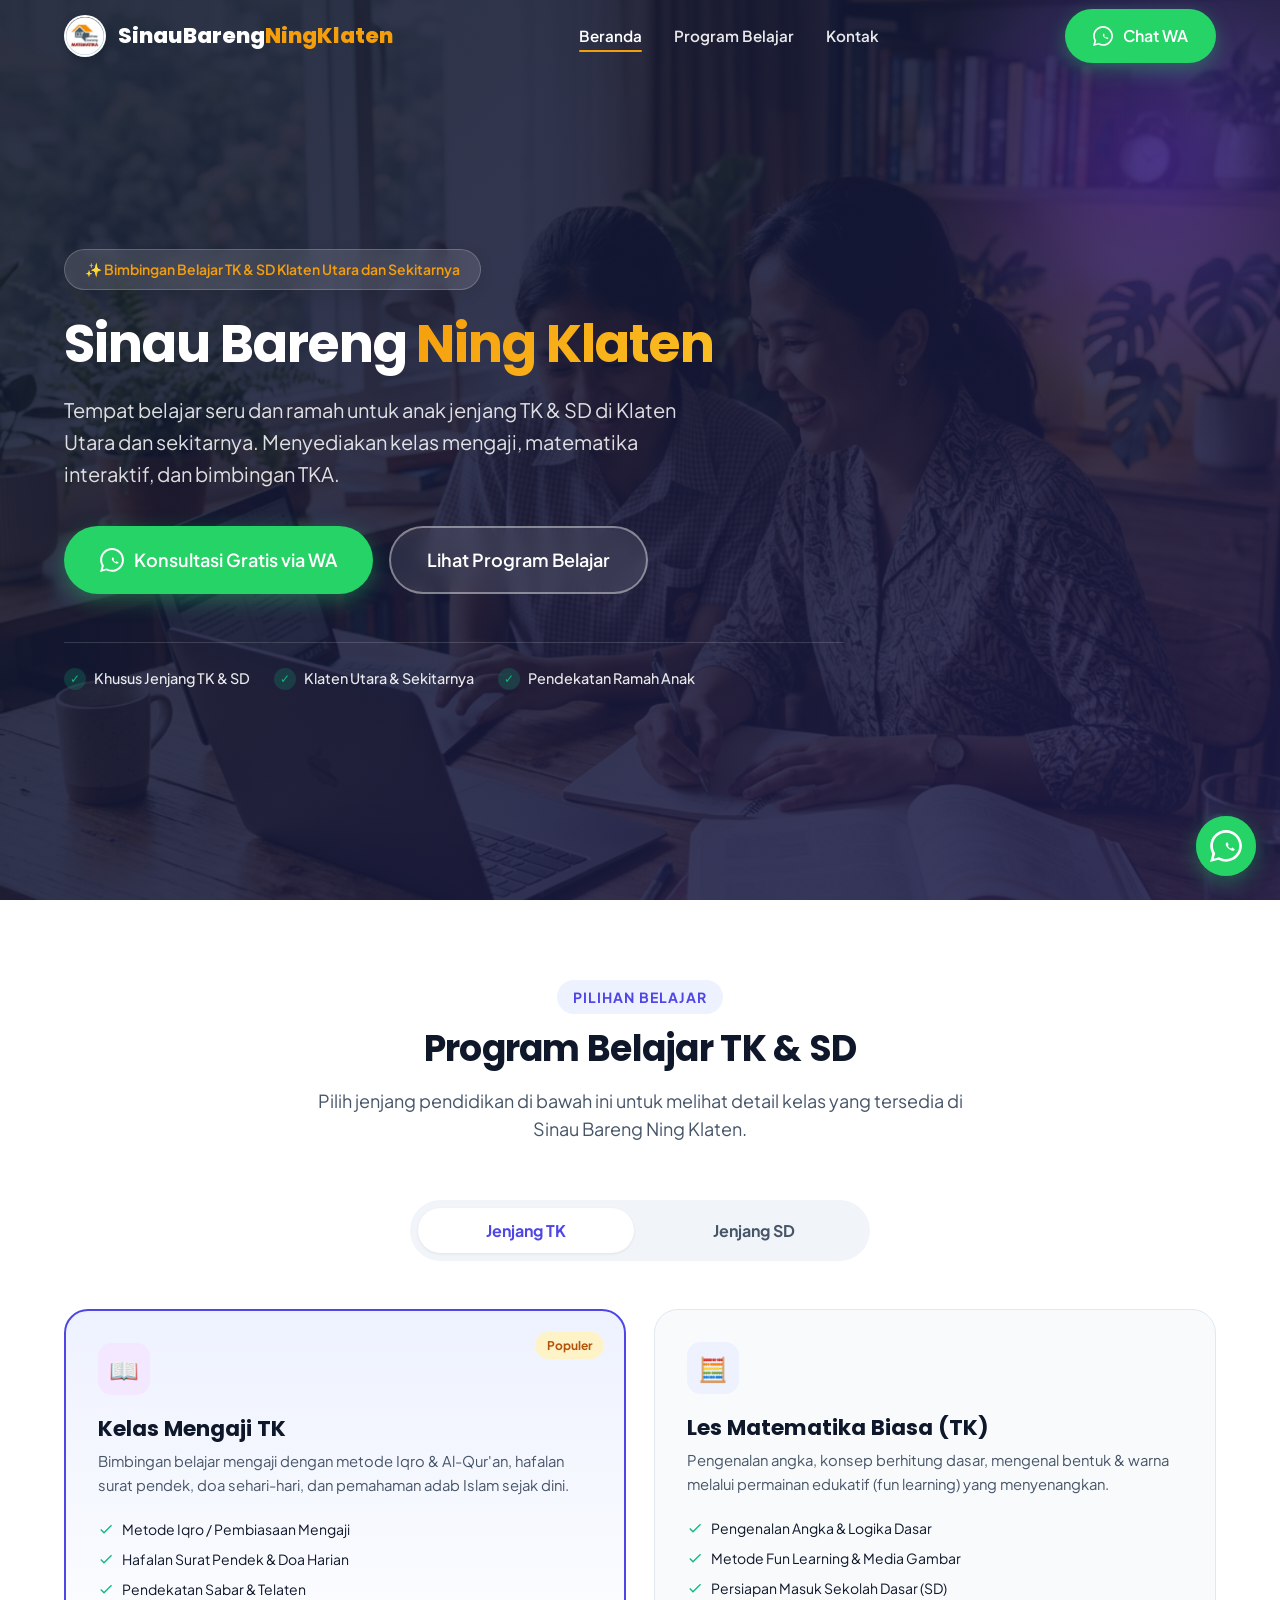
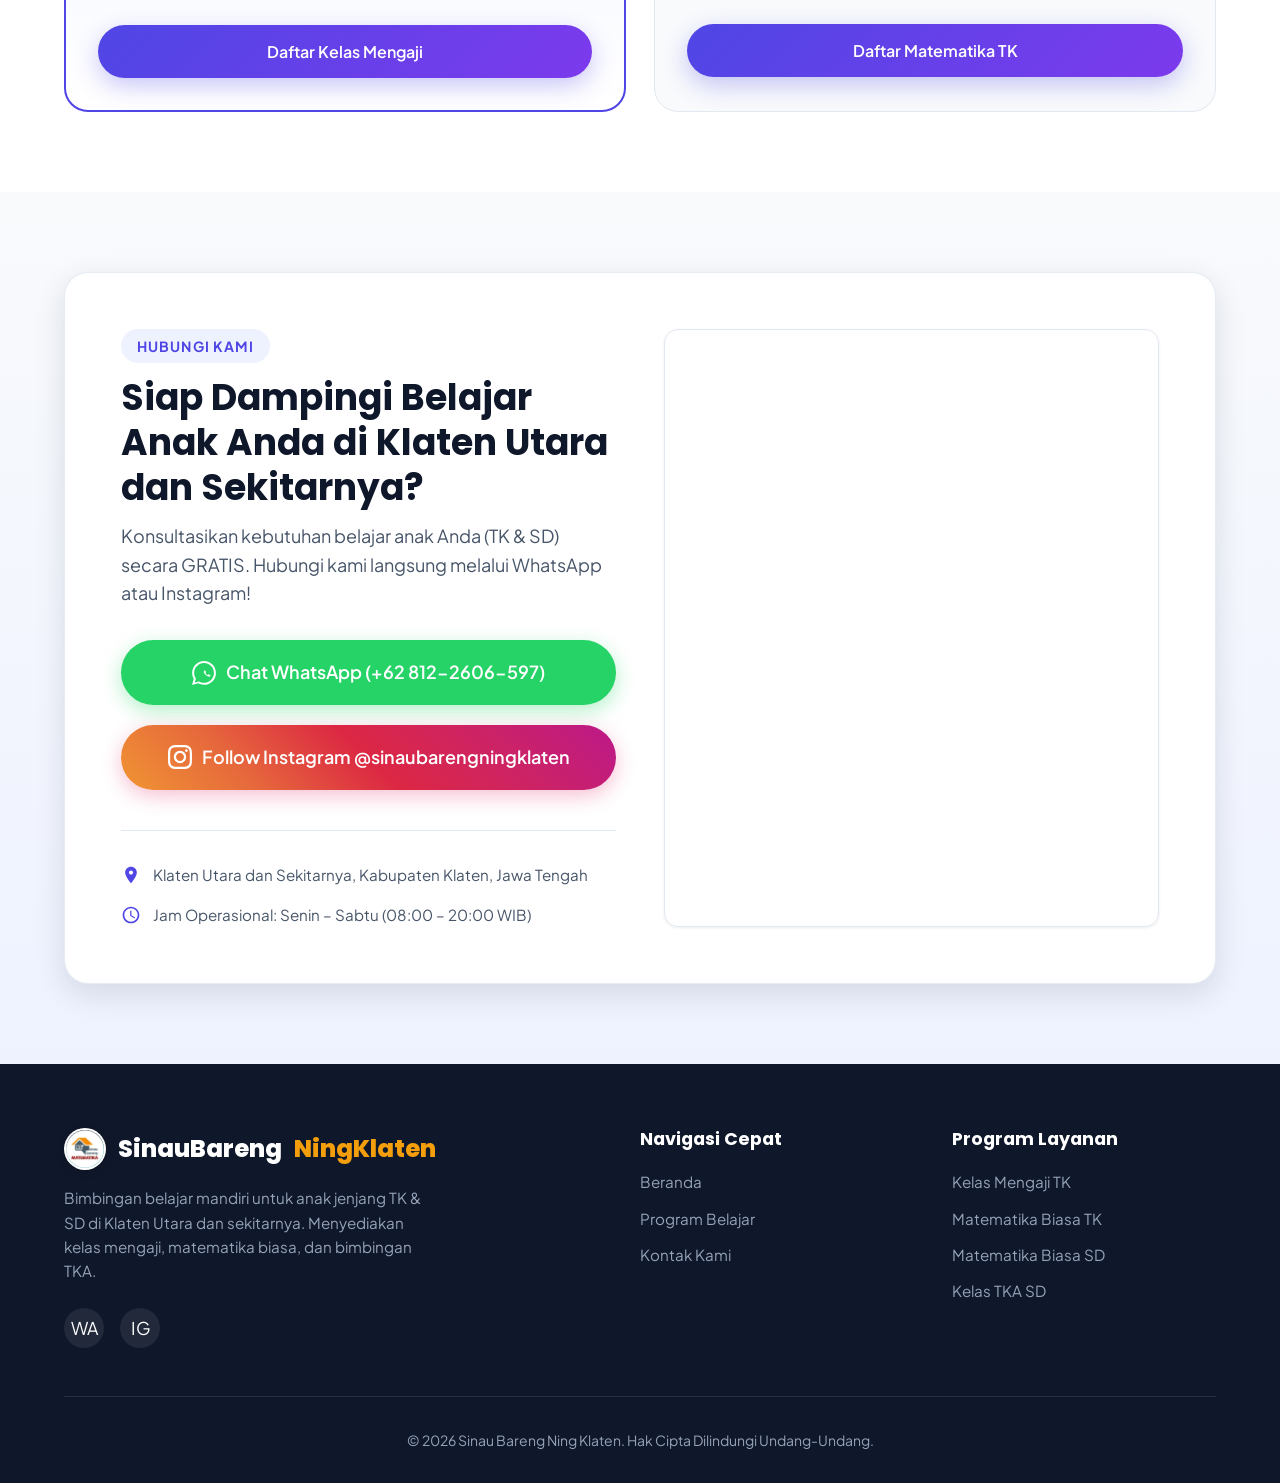
==== index.html @ bf92af93 "Initial commit website Sinau Bareng Ning Klaten" ====
<!DOCTYPE html>
<html lang="id">
<head>
  <meta charset="UTF-8">
  <meta name="viewport" content="width=device-width, initial-scale=1.0">
  <title>Bimbingan Belajar Sinau Bareng Ning Klaten - Les TK & SD di Klaten Utara</title>
  
  <!-- Primary Meta Tags -->
  <meta name="title" content="Bimbingan Belajar Sinau Bareng Ning Klaten - Les TK & SD di Klaten Utara">
  <meta name="description" content="Bimbingan belajar terpercaya untuk jenjang TK & SD di Klaten Utara. Menyediakan kelas mengaji, matematika TK & SD, serta kelas TKA. Hubungi via WhatsApp!">
  <meta name="keywords" content="sinaubarengningklaten, les tk klaten, les sd klaten utara, mengaji tk, matematika sd, tka sd, bimbel klaten utara">
  <meta name="author" content="Sinau Bareng Ning Klaten">
  <meta name="robots" content="index, follow">
  <link rel="canonical" href="https://www.sinaubarengningklaten.com/">

  <!-- Open Graph / Facebook -->
  <meta property="og:type" content="website">
  <meta property="og:url" content="https://www.sinaubarengningklaten.com/">
  <meta property="og:title" content="Sinau Bareng Ning Klaten - Les TK & SD di Klaten Utara">
  <meta property="og:description" content="Les Mengaji, Matematika TK/SD, & Kelas TKA SD terpercaya di Klaten Utara. Hubungi via WhatsApp untuk konsultasi gratis!">
  <meta property="og:image" content="assets/hero-bg.png">

  <!-- Favicon -->
  <link rel="icon" type="image/png" href="assets/logo.png">

  <!-- Stylesheet -->
  <link rel="stylesheet" href="styles.css">

  <!-- JSON-LD Structured Data for Local Business -->
  <script type="application/ld+json">
  {
    "@context": "https://schema.org",
    "@type": "EducationalOrganization",
    "name": "Sinau Bareng Ning Klaten",
    "description": "Bimbingan belajar dan les privat TK & SD di Klaten Utara.",
    "url": "https://www.sinaubarengningklaten.com/",
    "telephone": "+628122606597",
    "address": {
      "@type": "PostalAddress",
      "addressLocality": "Klaten Utara dan Sekitarnya",
      "addressRegion": "Jawa Tengah",
      "addressCountry": "ID"
    },
    "openingHoursSpecification": [
      {
        "@type": "OpeningHoursSpecification",
        "dayOfWeek": ["Monday", "Tuesday", "Wednesday", "Thursday", "Friday", "Saturday"],
        "opens": "08:00",
        "closes": "20:00"
      }
    ],
    "sameAs": [
      "https://instagram.com/sinaubarengningklaten"
    ]
  }
  </script>
</head>
<body>

  <!-- HEADER & STICKY NAVBAR -->
  <header class="header" id="header">
    <div class="container nav-container">
      <a href="#hero" class="logo logo-white" id="nav-logo">
        <img src="assets/logo.png" alt="Sinau Bareng Ning Klaten Logo" class="logo-img">
        <div class="logo-text">SinauBareng<span>NingKlaten</span></div>
      </a>

      <nav class="nav-menu" id="nav-menu">
        <a href="#hero" class="nav-link active">Beranda</a>
        <a href="#program" class="nav-link">Program Belajar</a>
        <a href="#kontak" class="nav-link">Kontak</a>
      </nav>

      <div class="nav-actions">
        <a href="https://wa.me/628122606597?text=Halo%20Sinau%20Bareng%20Ning%20Klaten%2C%20saya%20ingin%20tanya%20mengenai%20program%20bimbingan%20belajar" target="_blank" rel="noopener noreferrer" class="btn btn-whatsapp">
          <svg width="20" height="20" viewBox="0 0 24 24" fill="currentColor"><path d="M.057 24l1.687-6.163c-1.041-1.804-1.588-3.849-1.587-5.946.003-6.556 5.338-11.891 11.893-11.891 3.181.001 6.167 1.24 8.413 3.488 2.245 2.248 3.481 5.236 3.48 8.414-.003 6.557-5.338 11.892-11.893 11.892-1.99-.001-3.951-.5-5.688-1.448l-6.305 1.654zm6.597-3.807c1.676.995 3.276 1.591 5.392 1.592 5.448 0 9.886-4.434 9.889-9.885.002-5.462-4.415-9.89-9.881-9.892-5.452 0-9.887 4.434-9.889 9.884-.001 2.225.651 3.891 1.746 5.634l-1.099 4.018 4.018-1.099zm10.74-6.426c.214.107.74.364.855.428.115.064.192.096.22.148.027.053.027.31-.08.61-.107.3-.63.587-.872.618-.242.031-.561.042-1.782-.442-1.472-.583-2.613-1.684-3.327-2.673-.085-.117-.618-.823-.618-1.57 0-.747.385-1.114.534-1.265.148-.15.322-.187.428-.187.107 0 .214 0 .307.006.1.006.234-.038.364.276.13.314.442 1.077.48 1.157.038.08.064.173.011.28-.053.107-.08.173-.16.267-.08.096-.17.214-.242.288-.08.08-.163.168-.07.327.093.159.414.685.889 1.109.611.545 1.127.714 1.287.794.16.08.254.067.347-.039.094-.107.401-.468.508-.629.107-.16.214-.134.364-.08z"/></svg>
          Chat WA
        </a>
        <button class="hamburger" id="hamburger" aria-label="Toggle navigation menu">
          <span></span>
          <span></span>
          <span></span>
        </button>
      </div>
    </div>
  </header>

  <!-- MAIN CONTENT -->
  <main>
    <!-- HERO SECTION -->
    <section class="hero" id="hero">
      <div class="container">
        <div class="hero-content">
          <div class="hero-tag">
            <span>✨ Bimbingan Belajar TK & SD Klaten Utara dan Sekitarnya</span>
          </div>
          <h1 class="hero-title">
            Sinau Bareng <span>Ning Klaten</span>
          </h1>
          <p class="hero-description">
            Tempat belajar seru dan ramah untuk anak jenjang TK & SD di Klaten Utara dan sekitarnya. Menyediakan kelas mengaji, matematika interaktif, dan bimbingan TKA.
          </p>
          <div class="hero-ctas">
            <a href="https://wa.me/628122606597?text=Halo%20Sinau%20Bareng%20Ning%20Klaten%2C%20saya%20tertarik%20untuk%20mendaftar%20les.%20Bisa%20info%20jadwal%20dan%20biayanya%3F" target="_blank" rel="noopener noreferrer" class="btn btn-whatsapp btn-lg">
              <svg width="24" height="24" viewBox="0 0 24 24" fill="currentColor"><path d="M.057 24l1.687-6.163c-1.041-1.804-1.588-3.849-1.587-5.946.003-6.556 5.338-11.891 11.893-11.891 3.181.001 6.167 1.24 8.413 3.488 2.245 2.248 3.481 5.236 3.48 8.414-.003 6.557-5.338 11.892-11.893 11.892-1.99-.001-3.951-.5-5.688-1.448l-6.305 1.654zm6.597-3.807c1.676.995 3.276 1.591 5.392 1.592 5.448 0 9.886-4.434 9.889-9.885.002-5.462-4.415-9.89-9.881-9.892-5.452 0-9.887 4.434-9.889 9.884-.001 2.225.651 3.891 1.746 5.634l-1.099 4.018 4.018-1.099zm10.74-6.426c.214.107.74.364.855.428.115.064.192.096.22.148.027.053.027.31-.08.61-.107.3-.63.587-.872.618-.242.031-.561.042-1.782-.442-1.472-.583-2.613-1.684-3.327-2.673-.085-.117-.618-.823-.618-1.57 0-.747.385-1.114.534-1.265.148-.15.322-.187.428-.187.107 0 .214 0 .307.006.1.006.234-.038.364.276.13.314.442 1.077.48 1.157.038.08.064.173.011.28-.053.107-.08.173-.16.267-.08.096-.17.214-.242.288-.08.08-.163.168-.07.327.093.159.414.685.889 1.109.611.545 1.127.714 1.287.794.16.08.254.067.347-.039.094-.107.401-.468.508-.629.107-.16.214-.134.364-.08z"/></svg>
              Konsultasi Gratis via WA
            </a>
            <a href="#program" class="btn btn-outline btn-lg">
              Lihat Program Belajar
            </a>
          </div>
          <div class="hero-badges">
            <div class="hero-badge-item">
              <div class="hero-badge-icon">✓</div>
              <span>Khusus Jenjang TK & SD</span>
            </div>
            <div class="hero-badge-item">
              <div class="hero-badge-icon">✓</div>
              <span>Klaten Utara & Sekitarnya</span>
            </div>
            <div class="hero-badge-item">
              <div class="hero-badge-icon">✓</div>
              <span>Pendekatan Ramah Anak</span>
            </div>
          </div>
        </div>
      </div>
    </section>

    <!-- PROGRAM & JENJANG SECTION -->
    <section class="section program" id="program">
      <div class="container">
        <div class="section-header">
          <span class="section-subtitle">Pilihan Belajar</span>
          <h2 class="section-title">Program Belajar TK & SD</h2>
          <p class="section-description">
            Pilih jenjang pendidikan di bawah ini untuk melihat detail kelas yang tersedia di Sinau Bareng Ning Klaten.
          </p>
        </div>

        <!-- Segmented Tab Control (TK & SD Only) -->
        <div class="program-tabs">
          <button class="tab-btn active" data-tab="tab-tk">Jenjang TK</button>
          <button class="tab-btn" data-tab="tab-sd">Jenjang SD</button>
        </div>

        <!-- Tab Content TK -->
        <div class="tab-content active" id="tab-tk">
          <div class="program-grid">
            <div class="program-card featured">
              <div class="program-tag-top">
                <span class="badge badge-popular">Populer</span>
              </div>
              <div class="program-icon icon-social">📖</div>
              <h3 class="program-name">Kelas Mengaji TK</h3>
              <p class="program-desc">Bimbingan belajar mengaji dengan metode Iqro & Al-Qur'an, hafalan surat pendek, doa sehari-hari, dan pemahaman adab Islam sejak dini.</p>
              <div class="program-features">
                <div class="program-feature-item">
                  <svg width="16" height="16" viewBox="0 0 24 24" fill="currentColor"><path d="M9 16.17L4.83 12l-1.42 1.41L9 19 21 7l-1.41-1.41z"/></svg>
                  <span>Metode Iqro / Pembiasaan Mengaji</span>
                </div>
                <div class="program-feature-item">
                  <svg width="16" height="16" viewBox="0 0 24 24" fill="currentColor"><path d="M9 16.17L4.83 12l-1.42 1.41L9 19 21 7l-1.41-1.41z"/></svg>
                  <span>Hafalan Surat Pendek & Doa Harian</span>
                </div>
                <div class="program-feature-item">
                  <svg width="16" height="16" viewBox="0 0 24 24" fill="currentColor"><path d="M9 16.17L4.83 12l-1.42 1.41L9 19 21 7l-1.41-1.41z"/></svg>
                  <span>Pendekatan Sabar & Telaten</span>
                </div>
              </div>
              <a href="#kontak" class="btn btn-primary" style="width: 100%;">Daftar Kelas Mengaji</a>
            </div>

            <div class="program-card">
              <div class="program-icon icon-math">🧮</div>
              <h3 class="program-name">Les Matematika Biasa (TK)</h3>
              <p class="program-desc">Pengenalan angka, konsep berhitung dasar, mengenal bentuk & warna melalui permainan edukatif (fun learning) yang menyenangkan.</p>
              <div class="program-features">
                <div class="program-feature-item">
                  <svg width="16" height="16" viewBox="0 0 24 24" fill="currentColor"><path d="M9 16.17L4.83 12l-1.42 1.41L9 19 21 7l-1.41-1.41z"/></svg>
                  <span>Pengenalan Angka & Logika Dasar</span>
                </div>
                <div class="program-feature-item">
                  <svg width="16" height="16" viewBox="0 0 24 24" fill="currentColor"><path d="M9 16.17L4.83 12l-1.42 1.41L9 19 21 7l-1.41-1.41z"/></svg>
                  <span>Metode Fun Learning & Media Gambar</span>
                </div>
                <div class="program-feature-item">
                  <svg width="16" height="16" viewBox="0 0 24 24" fill="currentColor"><path d="M9 16.17L4.83 12l-1.42 1.41L9 19 21 7l-1.41-1.41z"/></svg>
                  <span>Persiapan Masuk Sekolah Dasar (SD)</span>
                </div>
              </div>
              <a href="#kontak" class="btn btn-primary" style="width: 100%;">Daftar Matematika TK</a>
            </div>
          </div>
        </div>

        <!-- Tab Content SD -->
        <div class="tab-content" id="tab-sd">
          <div class="program-grid">
            <div class="program-card featured">
              <div class="program-tag-top">
                <span class="badge badge-popular">Favorit</span>
              </div>
              <div class="program-icon icon-math">📐</div>
              <h3 class="program-name">Kelas Matematika Biasa (SD)</h3>
              <p class="program-desc">Pendalaman materi matematika SD kelas 1–6, pemahaman konsep berhitung, latihan soal ulangan harian, dan bantuan penyelesaian PR.</p>
              <div class="program-features">
                <div class="program-feature-item">
                  <svg width="16" height="16" viewBox="0 0 24 24" fill="currentColor"><path d="M9 16.17L4.83 12l-1.42 1.41L9 19 21 7l-1.41-1.41z"/></svg>
                  <span>Kelas 1 hingga Kelas 6 SD</span>
                </div>
                <div class="program-feature-item">
                  <svg width="16" height="16" viewBox="0 0 24 24" fill="currentColor"><path d="M9 16.17L4.83 12l-1.42 1.41L9 19 21 7l-1.41-1.41z"/></svg>
                  <span>Pemahaman Konsep & Trik Hitung Cepat</span>
                </div>
                <div class="program-feature-item">
                  <svg width="16" height="16" viewBox="0 0 24 24" fill="currentColor"><path d="M9 16.17L4.83 12l-1.42 1.41L9 19 21 7l-1.41-1.41z"/></svg>
                  <span>Bimbingan PR & Tugas Sekolah</span>
                </div>
              </div>
              <a href="#kontak" class="btn btn-primary" style="width: 100%;">Daftar Matematika SD</a>
            </div>

            <div class="program-card">
              <div class="program-icon icon-science">🎯</div>
              <h3 class="program-name">Kelas TKA (SD)</h3>
              <p class="program-desc">Bimbingan khusus Tes Kemampuan Akademik (TKA) SD. Berfokus pada logika penalaran, latihan soal-soal standar TKA, dan strategi sukses ujian.</p>
              <div class="program-features">
                <div class="program-feature-item">
                  <svg width="16" height="16" viewBox="0 0 24 24" fill="currentColor"><path d="M9 16.17L4.83 12l-1.42 1.41L9 19 21 7l-1.41-1.41z"/></svg>
                  <span>Latihan Bank Soal TKA Terupdate</span>
                </div>
                <div class="program-feature-item">
                  <svg width="16" height="16" viewBox="0 0 24 24" fill="currentColor"><path d="M9 16.17L4.83 12l-1.42 1.41L9 19 21 7l-1.41-1.41z"/></svg>
                  <span>Pembahasan Soal Penalaran & HOTS</span>
                </div>
                <div class="program-feature-item">
                  <svg width="16" height="16" viewBox="0 0 24 24" fill="currentColor"><path d="M9 16.17L4.83 12l-1.42 1.41L9 19 21 7l-1.41-1.41z"/></svg>
                  <span>Persiapan Ujian & Seleksi Akademik</span>
                </div>
              </div>
              <a href="#kontak" class="btn btn-primary" style="width: 100%;">Daftar Kelas TKA SD</a>
            </div>
          </div>
        </div>
      </div>
    </section>

    <!-- KONTAK & CTA SECTION (DIRECT JUMP IN) -->
    <section class="section kontak" id="kontak">
      <div class="container">
        <div class="kontak-wrapper">
          <div class="kontak-info">
            <div class="kontak-info-header">
              <span class="section-subtitle">Hubungi Kami</span>
              <h2>Siap Dampingi Belajar Anak Anda di Klaten Utara dan Sekitarnya?</h2>
              <p class="section-description">
                Konsultasikan kebutuhan belajar anak Anda (TK & SD) secara GRATIS. Hubungi kami langsung melalui WhatsApp atau Instagram!
              </p>
            </div>

            <div class="kontak-cta-buttons">
              <a href="https://wa.me/628122606597?text=Halo%20Sinau%20Bareng%20Ning%20Klaten%2C%20saya%20tertarik%20tanya-tanya%20program%20les%20TK%2FSD" target="_blank" rel="noopener noreferrer" class="btn btn-whatsapp btn-lg">
                <svg width="24" height="24" viewBox="0 0 24 24" fill="currentColor"><path d="M.057 24l1.687-6.163c-1.041-1.804-1.588-3.849-1.587-5.946.003-6.556 5.338-11.891 11.893-11.891 3.181.001 6.167 1.24 8.413 3.488 2.245 2.248 3.481 5.236 3.48 8.414-.003 6.557-5.338 11.892-11.893 11.892-1.99-.001-3.951-.5-5.688-1.448l-6.305 1.654zm6.597-3.807c1.676.995 3.276 1.591 5.392 1.592 5.448 0 9.886-4.434 9.889-9.885.002-5.462-4.415-9.89-9.881-9.892-5.452 0-9.887 4.434-9.889 9.884-.001 2.225.651 3.891 1.746 5.634l-1.099 4.018 4.018-1.099zm10.74-6.426c.214.107.74.364.855.428.115.064.192.096.22.148.027.053.027.31-.08.61-.107.3-.63.587-.872.618-.242.031-.561.042-1.782-.442-1.472-.583-2.613-1.684-3.327-2.673-.085-.117-.618-.823-.618-1.57 0-.747.385-1.114.534-1.265.148-.15.322-.187.428-.187.107 0 .214 0 .307.006.1.006.234-.038.364.276.13.314.442 1.077.48 1.157.038.08.064.173.011.28-.053.107-.08.173-.16.267-.08.096-.17.214-.242.288-.08.08-.163.168-.07.327.093.159.414.685.889 1.109.611.545 1.127.714 1.287.794.16.08.254.067.347-.039.094-.107.401-.468.508-.629.107-.16.214-.134.364-.08z"/></svg>
                Chat WhatsApp (+62 812-2606-597)
              </a>

              <a href="https://instagram.com/sinaubarengningklaten" target="_blank" rel="noopener noreferrer" class="btn btn-instagram btn-lg">
                <svg width="24" height="24" viewBox="0 0 24 24" fill="currentColor"><path d="M12 2.163c3.204 0 3.584.012 4.85.07 3.252.148 4.771 1.691 4.919 4.919.058 1.265.069 1.645.069 4.849 0 3.205-.012 3.584-.069 4.849-.149 3.225-1.664 4.771-4.919 4.919-1.266.058-1.644.07-4.85.07-3.204 0-3.584-.012-4.849-.07-3.26-.149-4.771-1.699-4.919-4.92-.058-1.265-.07-1.644-.07-4.849 0-3.204.013-3.583.07-4.849.149-3.227 1.664-4.771 4.919-4.919 1.266-.057 1.645-.069 4.849-.069zm0-2.163c-3.259 0-3.667.014-4.947.072-4.358.2-6.78 2.618-6.98 6.98-.059 1.281-.073 1.689-.073 4.948 0 3.259.014 3.668.072 4.948.2 4.358 2.618 6.78 6.98 6.98 1.281.058 1.689.072 4.948.072 3.259 0 3.668-.014 4.948-.072 4.354-.2 6.782-2.618 6.979-6.98.059-1.28.073-1.689.073-4.948 0-3.259-.014-3.667-.072-4.947-.196-4.354-2.617-6.78-6.979-6.98-1.281-.059-1.69-.073-4.949-.073zm0 5.838c-3.403 0-6.162 2.759-6.162 6.162s2.759 6.163 6.162 6.163 6.162-2.759 6.162-6.163c0-3.403-2.759-6.162-6.162-6.162zm0 10.162c-2.209 0-4-1.79-4-4 0-2.209 1.791-4 4-4s4 1.791 4 4c0 2.21-1.791 4-4 4zm6.406-11.845c-.796 0-1.441.645-1.441 1.44s.645 1.44 1.441 1.44c.795 0 1.439-.645 1.439-1.44s-.644-1.44-1.439-1.44z"/></svg>
                Follow Instagram @sinaubarengningklaten
              </a>
            </div>

            <div class="kontak-details">
              <div class="kontak-detail-item">
                <svg width="20" height="20" viewBox="0 0 24 24" fill="currentColor"><path d="M12 2C8.13 2 5 5.13 5 9c0 5.25 7 13 7 13s7-7.75 7-13c0-3.87-3.13-7-7-7zm0 9.5c-1.38 0-2.5-1.12-2.5-2.5s1.12-2.5 2.5-2.5 2.5 1.12 2.5 2.5-1.12 2.5-2.5 2.5z"/></svg>
                <span>Klaten Utara dan Sekitarnya, Kabupaten Klaten, Jawa Tengah</span>
              </div>
              <div class="kontak-detail-item">
                <svg width="20" height="20" viewBox="0 0 24 24" fill="currentColor"><path d="M11.99 2C6.47 2 2 6.48 2 12s4.47 10 9.99 10C17.52 22 22 17.52 22 12S17.52 2 11.99 2zM12 20c-4.42 0-8-3.58-8-8s3.58-8 8-8 8 3.58 8 8-3.58 8-8 8zm.5-13H11v6l5.25 3.15.75-1.23-4.5-2.67z"/></svg>
                <span>Jam Operasional: Senin – Sabtu (08:00 – 20:00 WIB)</span>
              </div>
            </div>
          </div>

          <!-- Embedded Map Preview (Klaten Utara) -->
          <div class="map-container">
            <iframe 
              src="https://www.google.com/maps/embed?pb=!1m18!1m12!1m3!1d3953.725916024108!2d110.5980!3d-7.6950!2m3!1f0!2f0!3f0!3m2!1i1024!2i768!4f13.1!3m3!1m2!1s0x2e7a442d8f95a4a5%3A0x4027a76e352e040!2sKlaten%20Utara%2C%20Kabupaten%20Klaten%2C%20Jawa%20Tengah!5e0!3m2!1sid!2sid!4v1700000000000!5m2!1sid!2sid" 
              allowfullscreen="" 
              loading="lazy" 
              referrerpolicy="no-referrer-when-downgrade"
              title="Lokasi Bimbingan Belajar Sinau Bareng Ning Klaten Utara">
            </iframe>
          </div>
        </div>
      </div>
    </section>
  </main>

  <!-- FLOATING WHATSAPP BUTTON -->
  <div class="floating-wa">
    <span class="floating-wa-tooltip">Tanya-tanya via WhatsApp</span>
    <a href="https://wa.me/628122606597?text=Halo%20Sinau%20Bareng%20Ning%20Klaten%2C%20saya%20ingin%20konsultasi%20mengenai%20les" target="_blank" rel="noopener noreferrer" class="floating-wa-btn" aria-label="Chat WhatsApp">
      <svg width="32" height="32" viewBox="0 0 24 24" fill="currentColor"><path d="M.057 24l1.687-6.163c-1.041-1.804-1.588-3.849-1.587-5.946.003-6.556 5.338-11.891 11.893-11.891 3.181.001 6.167 1.24 8.413 3.488 2.245 2.248 3.481 5.236 3.48 8.414-.003 6.557-5.338 11.892-11.893 11.892-1.99-.001-3.951-.5-5.688-1.448l-6.305 1.654zm6.597-3.807c1.676.995 3.276 1.591 5.392 1.592 5.448 0 9.886-4.434 9.889-9.885.002-5.462-4.415-9.89-9.881-9.892-5.452 0-9.887 4.434-9.889 9.884-.001 2.225.651 3.891 1.746 5.634l-1.099 4.018 4.018-1.099zm10.74-6.426c.214.107.74.364.855.428.115.064.192.096.22.148.027.053.027.31-.08.61-.107.3-.63.587-.872.618-.242.031-.561.042-1.782-.442-1.472-.583-2.613-1.684-3.327-2.673-.085-.117-.618-.823-.618-1.57 0-.747.385-1.114.534-1.265.148-.15.322-.187.428-.187.107 0 .214 0 .307.006.1.006.234-.038.364.276.13.314.442 1.077.48 1.157.038.08.064.173.011.28-.053.107-.08.173-.16.267-.08.096-.17.214-.242.288-.08.08-.163.168-.07.327.093.159.414.685.889 1.109.611.545 1.127.714 1.287.794.16.08.254.067.347-.039.094-.107.401-.468.508-.629.107-.16.214-.134.364-.08z"/></svg>
    </a>
  </div>

  <!-- FOOTER -->
  <footer class="footer">
    <div class="container">
      <div class="footer-grid">
        <div class="footer-brand">
          <div class="footer-logo">
            <img src="assets/logo.png" alt="Sinau Bareng Ning Klaten Logo" class="logo-img">
            SinauBareng<span>NingKlaten</span>
          </div>
          <p class="footer-desc">
            Bimbingan belajar mandiri untuk anak jenjang TK & SD di Klaten Utara dan sekitarnya. Menyediakan kelas mengaji, matematika biasa, dan bimbingan TKA.
          </p>
          <div class="social-links">
            <a href="https://wa.me/628122606597" target="_blank" rel="noopener noreferrer" class="social-link" aria-label="WhatsApp">WA</a>
            <a href="https://instagram.com/sinaubarengningklaten" target="_blank" rel="noopener noreferrer" class="social-link" aria-label="Instagram">IG</a>
          </div>
        </div>

        <div>
          <h4 class="footer-title">Navigasi Cepat</h4>
          <div class="footer-links">
            <a href="#hero">Beranda</a>
            <a href="#program">Program Belajar</a>
            <a href="#kontak">Kontak Kami</a>
          </div>
        </div>

        <div>
          <h4 class="footer-title">Program Layanan</h4>
          <div class="footer-links">
            <a href="#program">Kelas Mengaji TK</a>
            <a href="#program">Matematika Biasa TK</a>
            <a href="#program">Matematika Biasa SD</a>
            <a href="#program">Kelas TKA SD</a>
          </div>
        </div>
      </div>

      <div class="footer-bottom">
        <p>&copy; 2026 Sinau Bareng Ning Klaten. Hak Cipta Dilindungi Undang-Undang.</p>
      </div>
    </div>
  </footer>

  <!-- Script File -->
  <script src="script.js"></script>
</body>
</html>
---- styles.css ----
/* ==========================================================================
   SINAU BARENG NING KLATEN - MODERN PROMOTIONAL LANDING PAGE STYLESHEET
   Design System & Tokens
   ========================================================================== */

@import url('https://fonts.googleapis.com/css2?family=Plus+Jakarta+Sans:wght@400;500;600;700&family=Poppins:wght@600;700;800&display=swap');

:root {
  /* Color Palette */
  --primary: #4F46E5;
  --primary-hover: #4338CA;
  --primary-light: #EEF2FF;
  --primary-gradient: linear-gradient(135deg, #4F46E5 0%, #7C3AED 100%);
  
  --secondary: #F59E0B;
  --secondary-hover: #D97706;
  --secondary-light: #FEF3C7;
  
  --whatsapp: #25D366;
  --whatsapp-hover: #1EBE5D;
  --whatsapp-shadow: rgba(37, 211, 102, 0.35);
  
  --instagram: #E1306C;
  --instagram-gradient: linear-gradient(45deg, #f09433 0%, #e6683c 25%, #dc2743 50%, #cc2366 75%, #bc1888 100%);
  
  --text-main: #0F172A;
  --text-muted: #475569;
  --text-light: #94A3B8;
  --text-white: #FFFFFF;
  
  --bg-body: #F8FAFC;
  --bg-surface: #FFFFFF;
  --bg-subtle: #F1F5F9;
  --bg-dark: #0F172A;

  /* Accent Colors */
  --accent-blue: #3B82F6;
  --accent-green: #10B981;
  --accent-purple: #8B5CF6;
  --accent-rose: #F43F5E;

  /* Layout & Geometry */
  --max-width: 1200px;
  --header-height: 72px;
  --radius-sm: 8px;
  --radius-md: 14px;
  --radius-lg: 24px;
  --radius-full: 9999px;

  /* Shadows */
  --shadow-sm: 0 1px 3px rgba(15, 23, 42, 0.08);
  --shadow-md: 0 4px 14px rgba(15, 23, 42, 0.1);
  --shadow-lg: 0 10px 30px rgba(15, 23, 42, 0.12);
  --shadow-primary: 0 8px 25px rgba(79, 70, 229, 0.3);

  /* Transitions */
  --transition-fast: 0.2s cubic-bezier(0.4, 0, 0.2, 1);
  --transition-normal: 0.3s cubic-bezier(0.4, 0, 0.2, 1);
  --transition-bounce: 0.4s cubic-bezier(0.34, 1.56, 0.64, 1);
}

/* Reset & Base Styles */
*, *::before, *::after {
  box-sizing: border-box;
  margin: 0;
  padding: 0;
}

html {
  scroll-behavior: smooth;
  font-size: 16px;
  -webkit-text-size-adjust: 100%;
}

body {
  font-family: 'Plus Jakarta Sans', sans-serif;
  color: var(--text-main);
  background-color: var(--bg-body);
  line-height: 1.6;
  overflow-x: hidden;
}

h1, h2, h3, h4, h5, h6 {
  font-family: 'Poppins', sans-serif;
  font-weight: 700;
  line-height: 1.25;
  color: var(--text-main);
}

a {
  color: inherit;
  text-decoration: none;
}

img {
  max-width: 100%;
  height: auto;
  display: block;
}

button {
  font-family: inherit;
  cursor: pointer;
  border: none;
  background: none;
}

ul {
  list-style: none;
}

.container {
  width: 100%;
  max-width: var(--max-width);
  margin: 0 auto;
  padding: 0 1.5rem;
}

.section {
  padding: 5rem 0;
  scroll-margin-top: calc(var(--header-height) + 1rem);
}

.section-header {
  text-align: center;
  max-width: 680px;
  margin: 0 auto 3.5rem auto;
}

.section-subtitle {
  display: inline-block;
  font-size: 0.875rem;
  font-weight: 700;
  text-transform: uppercase;
  letter-spacing: 0.08em;
  color: var(--primary);
  background-color: var(--primary-light);
  padding: 0.35rem 1rem;
  border-radius: var(--radius-full);
  margin-bottom: 0.75rem;
}

.section-title {
  font-size: 2.25rem;
  color: var(--text-main);
  margin-bottom: 1rem;
  letter-spacing: -0.02em;
}

.section-description {
  font-size: 1.125rem;
  color: var(--text-muted);
}

/* ==========================================================================
   BUTTONS & UI COMPONENTS
   ========================================================================== */

.btn {
  display: inline-flex;
  align-items: center;
  justify-content: center;
  gap: 0.625rem;
  font-size: 1rem;
  font-weight: 600;
  padding: 0.875rem 1.75rem;
  border-radius: var(--radius-full);
  transition: all var(--transition-normal);
  text-align: center;
  white-space: nowrap;
}

.btn-primary {
  background: var(--primary-gradient);
  color: var(--text-white);
  box-shadow: var(--shadow-primary);
}

.btn-primary:hover {
  transform: translateY(-2px);
  box-shadow: 0 12px 28px rgba(79, 70, 229, 0.4);
}

.btn-whatsapp {
  background-color: var(--whatsapp);
  color: var(--text-white);
  box-shadow: 0 6px 20px var(--whatsapp-shadow);
}

.btn-whatsapp:hover {
  background-color: var(--whatsapp-hover);
  transform: translateY(-2px);
  box-shadow: 0 10px 25px var(--whatsapp-shadow);
}

.btn-outline {
  border: 2px solid rgba(255, 255, 255, 0.4);
  color: var(--text-white);
  background: rgba(255, 255, 255, 0.1);
  backdrop-filter: blur(8px);
}

.btn-outline:hover {
  background: rgba(255, 255, 255, 0.25);
  border-color: rgba(255, 255, 255, 0.8);
  transform: translateY(-2px);
}

.btn-instagram {
  background: var(--instagram-gradient);
  color: var(--text-white);
  box-shadow: 0 6px 20px rgba(225, 48, 108, 0.3);
}

.btn-instagram:hover {
  transform: translateY(-2px);
  box-shadow: 0 10px 25px rgba(225, 48, 108, 0.4);
}

.btn-lg {
  padding: 1.125rem 2.25rem;
  font-size: 1.125rem;
}

.badge {
  display: inline-flex;
  align-items: center;
  gap: 0.35rem;
  padding: 0.25rem 0.75rem;
  border-radius: var(--radius-full);
  font-size: 0.75rem;
  font-weight: 700;
}

.badge-privat {
  background-color: #E0F2FE;
  color: #0369A1;
}

.badge-kelompok {
  background-color: #DCFCE7;
  color: #15803D;
}

.badge-popular {
  background-color: var(--secondary-light);
  color: #B45309;
}

/* ==========================================================================
   HEADER & STICKY NAVBAR
   ========================================================================== */

.header {
  position: fixed;
  top: 0;
  left: 0;
  width: 100%;
  height: var(--header-height);
  z-index: 1000;
  transition: all var(--transition-normal);
}

.header.scrolled {
  background: rgba(255, 255, 255, 0.88);
  backdrop-filter: blur(16px);
  -webkit-backdrop-filter: blur(16px);
  box-shadow: var(--shadow-sm);
  height: 64px;
}

.nav-container {
  display: flex;
  align-items: center;
  justify-content: space-between;
  height: 100%;
}

.logo {
  display: flex;
  align-items: center;
  gap: 0.75rem;
  font-family: 'Poppins', sans-serif;
  font-weight: 800;
  font-size: 1.35rem;
  color: var(--text-main);
}

.header:not(.scrolled) .logo-white {
  color: var(--text-white);
}

.logo-img {
  width: 42px;
  height: 42px;
  border-radius: 50%;
  object-fit: cover;
  box-shadow: 0 2px 8px rgba(0, 0, 0, 0.15);
  transition: transform var(--transition-fast);
  background-color: #FFFFFF;
  border: 2px solid rgba(255, 255, 255, 0.8);
}

.logo-img:hover {
  transform: scale(1.08);
}

.logo-text span {
  color: var(--secondary);
}

.nav-menu {
  display: flex;
  align-items: center;
  gap: 2rem;
}

.nav-link {
  font-size: 0.95rem;
  font-weight: 600;
  color: var(--text-muted);
  transition: color var(--transition-fast);
  position: relative;
}

.header:not(.scrolled) .nav-link {
  color: rgba(255, 255, 255, 0.9);
}

.header:not(.scrolled) .nav-link:hover,
.header:not(.scrolled) .nav-link.active {
  color: var(--text-white);
}

.nav-link:hover,
.nav-link.active {
  color: var(--primary);
}

.nav-link::after {
  content: '';
  position: absolute;
  bottom: -4px;
  left: 0;
  width: 0;
  height: 2px;
  background: var(--primary-gradient);
  border-radius: 2px;
  transition: width var(--transition-fast);
}

.header:not(.scrolled) .nav-link::after {
  background: var(--secondary);
}

.nav-link.active::after,
.nav-link:hover::after {
  width: 100%;
}

.nav-actions {
  display: flex;
  align-items: center;
  gap: 1rem;
}

.hamburger {
  display: none;
  flex-direction: column;
  justify-content: space-between;
  width: 28px;
  height: 20px;
  background: transparent;
  z-index: 1001;
}

.hamburger span {
  display: block;
  width: 100%;
  height: 2.5px;
  background-color: var(--text-main);
  border-radius: 2px;
  transition: all var(--transition-fast);
}

.header:not(.scrolled) .hamburger span {
  background-color: var(--text-white);
}

.hamburger.active span:nth-child(1) {
  transform: translateY(8.5px) rotate(45deg);
  background-color: var(--text-main) !important;
}

.hamburger.active span:nth-child(2) {
  opacity: 0;
}

.hamburger.active span:nth-child(3) {
  transform: translateY(-8.5px) rotate(-45deg);
  background-color: var(--text-main) !important;
}

/* ==========================================================================
   HERO SECTION
   ========================================================================== */

.hero {
  position: relative;
  min-height: 100vh;
  padding-top: calc(var(--header-height) + 3rem);
  padding-bottom: 5rem;
  display: flex;
  align-items: center;
  background-image: linear-gradient(135deg, rgba(15, 23, 42, 0.88) 0%, rgba(30, 27, 75, 0.85) 100%), url('assets/hero-bg.png');
  background-size: cover;
  background-position: center;
  background-attachment: fixed;
  color: var(--text-white);
  overflow: hidden;
}

.hero-content {
  max-width: 780px;
  position: relative;
  z-index: 2;
}

.hero-tag {
  display: inline-flex;
  align-items: center;
  gap: 0.5rem;
  padding: 0.5rem 1.25rem;
  background: rgba(255, 255, 255, 0.12);
  backdrop-filter: blur(12px);
  border: 1px solid rgba(255, 255, 255, 0.2);
  border-radius: var(--radius-full);
  font-size: 0.875rem;
  font-weight: 600;
  color: var(--secondary);
  margin-bottom: 1.5rem;
  box-shadow: 0 4px 15px rgba(0, 0, 0, 0.1);
}

.hero-title {
  font-size: 3.25rem;
  color: var(--text-white);
  margin-bottom: 1.25rem;
  letter-spacing: -0.02em;
  line-height: 1.15;
}

.hero-title span {
  background: linear-gradient(135deg, #F59E0B 0%, #FBBF24 100%);
  -webkit-background-clip: text;
  -webkit-text-fill-color: transparent;
}

.hero-description {
  font-size: 1.25rem;
  color: rgba(255, 255, 255, 0.85);
  margin-bottom: 2.25rem;
  max-width: 640px;
  font-weight: 400;
}

.hero-ctas {
  display: flex;
  flex-wrap: wrap;
  gap: 1rem;
  margin-bottom: 3rem;
}

.hero-badges {
  display: flex;
  flex-wrap: wrap;
  gap: 1.5rem;
  padding-top: 1.5rem;
  border-top: 1px solid rgba(255, 255, 255, 0.15);
}

.hero-badge-item {
  display: flex;
  align-items: center;
  gap: 0.5rem;
  font-size: 0.9rem;
  color: rgba(255, 255, 255, 0.9);
  font-weight: 500;
}

.hero-badge-icon {
  width: 22px;
  height: 22px;
  border-radius: 50%;
  background: rgba(16, 185, 129, 0.2);
  color: #10B981;
  display: flex;
  align-items: center;
  justify-content: center;
  font-size: 0.75rem;
}

/* Decorative background glow */
.hero::after {
  content: '';
  position: absolute;
  top: -10%;
  right: -10%;
  width: 500px;
  height: 500px;
  background: radial-gradient(circle, rgba(124, 58, 237, 0.35) 0%, rgba(0,0,0,0) 70%);
  z-index: 1;
  pointer-events: none;
}

/* ==========================================================================
   CAKUPAN WILAYAH SECTION
   ========================================================================== */

.wilayah {
  background-color: var(--bg-body);
}

.wilayah-grid {
  display: grid;
  grid-template-columns: repeat(auto-fit, minmax(320px, 1fr));
  gap: 1.5rem;
  margin-bottom: 2.5rem;
}

.wilayah-card {
  background: var(--bg-surface);
  border-radius: var(--radius-md);
  padding: 1.75rem;
  border: 1px solid rgba(226, 232, 240, 0.8);
  box-shadow: var(--shadow-sm);
  transition: all var(--transition-normal);
  display: flex;
  flex-direction: column;
  justify-content: space-between;
}

.wilayah-card:hover {
  transform: translateY(-4px);
  box-shadow: var(--shadow-md);
  border-color: var(--primary-light);
}

.wilayah-header {
  display: flex;
  align-items: flex-start;
  gap: 1rem;
  margin-bottom: 1rem;
}

.wilayah-icon {
  width: 44px;
  height: 44px;
  background: var(--primary-light);
  color: var(--primary);
  border-radius: var(--radius-sm);
  display: flex;
  align-items: center;
  justify-content: center;
  font-size: 1.25rem;
  flex-shrink: 0;
}

.wilayah-title {
  font-size: 1.25rem;
  color: var(--text-main);
  margin-bottom: 0.25rem;
}

.wilayah-sub {
  font-size: 0.875rem;
  color: var(--text-muted);
}

.wilayah-badges {
  display: flex;
  gap: 0.5rem;
  flex-wrap: wrap;
  margin-top: 1rem;
  padding-top: 1rem;
  border-top: 1px dashed #E2E8F0;
}

.wilayah-notice {
  text-align: center;
  padding: 1.25rem;
  background: #EFF6FF;
  border: 1px solid #BFDBFE;
  border-radius: var(--radius-md);
  color: #1E40AF;
  font-size: 0.95rem;
}

.wilayah-notice a {
  font-weight: 700;
  text-decoration: underline;
  color: var(--primary);
}

/* ==========================================================================
   PROGRAM & JENJANG SECTION
   ========================================================================== */

.program {
  background-color: var(--bg-surface);
}

.program-tabs {
  display: flex;
  justify-content: center;
  gap: 0.75rem;
  margin-bottom: 3rem;
  background: var(--bg-subtle);
  padding: 0.5rem;
  border-radius: var(--radius-full);
  max-width: 460px;
  margin-left: auto;
  margin-right: auto;
}

.tab-btn {
  flex: 1;
  padding: 0.75rem 1.5rem;
  font-weight: 700;
  font-size: 1rem;
  border-radius: var(--radius-full);
  color: var(--text-muted);
  transition: all var(--transition-fast);
}

.tab-btn.active {
  background-color: var(--bg-surface);
  color: var(--primary);
  box-shadow: var(--shadow-sm);
}

.tab-content {
  display: none;
}

.tab-content.active {
  display: block;
  animation: fadeIn 0.4s ease;
}

@keyframes fadeIn {
  from { opacity: 0; transform: translateY(10px); }
  to { opacity: 1; transform: translateY(0); }
}

.program-grid {
  display: grid;
  grid-template-columns: repeat(auto-fit, minmax(280px, 1fr));
  gap: 1.75rem;
}

.program-card {
  background: var(--bg-body);
  border-radius: var(--radius-lg);
  padding: 2rem;
  border: 1px solid #E2E8F0;
  transition: all var(--transition-normal);
  position: relative;
  overflow: hidden;
}

.program-card:hover {
  transform: translateY(-5px);
  box-shadow: var(--shadow-lg);
  border-color: var(--primary);
}

.program-card.featured {
  background: linear-gradient(180deg, #EEF2FF 0%, #FFFFFF 100%);
  border: 2px solid var(--primary);
}

.program-tag-top {
  position: absolute;
  top: 1.25rem;
  right: 1.25rem;
}

.program-icon {
  width: 52px;
  height: 52px;
  border-radius: var(--radius-md);
  display: flex;
  align-items: center;
  justify-content: center;
  font-size: 1.5rem;
  margin-bottom: 1.25rem;
}

.icon-math { background: #EEF2FF; color: var(--primary); }
.icon-science { background: #ECFDF5; color: var(--accent-green); }
.icon-english { background: #FEF3C7; color: var(--secondary); }
.icon-indonesian { background: #FFE4E6; color: var(--accent-rose); }
.icon-social { background: #F3E8FF; color: var(--accent-purple); }

.program-name {
  font-size: 1.35rem;
  margin-bottom: 0.5rem;
}

.program-desc {
  font-size: 0.925rem;
  color: var(--text-muted);
  margin-bottom: 1.25rem;
}

.program-features {
  margin-bottom: 1.5rem;
}

.program-feature-item {
  display: flex;
  align-items: center;
  gap: 0.5rem;
  font-size: 0.875rem;
  color: var(--text-main);
  margin-bottom: 0.5rem;
}

.program-feature-item svg {
  color: var(--accent-green);
  flex-shrink: 0;
}

/* ==========================================================================
   KEUNGGULAN & STATS SECTION
   ========================================================================== */

.keunggulan {
  background-color: var(--bg-body);
}

.keunggulan-grid {
  display: grid;
  grid-template-columns: repeat(auto-fit, minmax(300px, 1fr));
  gap: 2rem;
  margin-bottom: 4rem;
}

.keunggulan-card {
  background: var(--bg-surface);
  padding: 2.25rem 1.75rem;
  border-radius: var(--radius-lg);
  box-shadow: var(--shadow-sm);
  border: 1px solid #E2E8F0;
  transition: all var(--transition-normal);
}

.keunggulan-card:hover {
  transform: translateY(-4px);
  box-shadow: var(--shadow-md);
}

.keunggulan-icon {
  width: 56px;
  height: 56px;
  background: var(--primary-gradient);
  color: var(--text-white);
  border-radius: var(--radius-md);
  display: flex;
  align-items: center;
  justify-content: center;
  font-size: 1.5rem;
  margin-bottom: 1.25rem;
  box-shadow: var(--shadow-primary);
}

.keunggulan-title {
  font-size: 1.25rem;
  margin-bottom: 0.75rem;
}

.keunggulan-desc {
  font-size: 0.95rem;
  color: var(--text-muted);
}

/* Stats Counter Box */
.stats-banner {
  background: var(--bg-dark);
  color: var(--text-white);
  border-radius: var(--radius-lg);
  padding: 3rem 2rem;
  display: grid;
  grid-template-columns: repeat(auto-fit, minmax(200px, 1fr));
  gap: 2rem;
  text-align: center;
  box-shadow: var(--shadow-lg);
}

.stat-item {
  padding: 1rem;
}

.stat-number {
  font-family: 'Poppins', sans-serif;
  font-size: 3rem;
  font-weight: 800;
  color: var(--secondary);
  margin-bottom: 0.25rem;
  line-height: 1;
}

.stat-label {
  font-size: 0.95rem;
  color: var(--text-light);
  font-weight: 500;
}

/* ==========================================================================
   TESTIMONI SECTION
   ========================================================================== */

.testimoni {
  background-color: var(--bg-surface);
  overflow: hidden;
}

.testimoni-slider {
  position: relative;
  max-width: 900px;
  margin: 0 auto;
}

.testimoni-track-container {
  overflow: hidden;
  border-radius: var(--radius-lg);
}

.testimoni-track {
  display: flex;
  transition: transform 0.4s ease-in-out;
}

.testimoni-slide {
  min-width: 100%;
  box-sizing: border-box;
  padding: 1rem;
}

.testimoni-card {
  background: var(--bg-body);
  padding: 2.5rem;
  border-radius: var(--radius-lg);
  border: 1px solid #E2E8F0;
  box-shadow: var(--shadow-sm);
  position: relative;
}

.testimoni-quote-icon {
  position: absolute;
  top: 1.5rem;
  right: 2rem;
  font-size: 4rem;
  color: var(--primary-light);
  font-family: Georgia, serif;
  line-height: 1;
  user-select: none;
}

.testimoni-stars {
  color: var(--secondary);
  margin-bottom: 1rem;
  font-size: 1.1rem;
}

.testimoni-text {
  font-size: 1.125rem;
  color: var(--text-main);
  font-style: italic;
  margin-bottom: 1.75rem;
  position: relative;
  z-index: 1;
  line-height: 1.7;
}

.testimoni-user {
  display: flex;
  align-items: center;
  gap: 1rem;
}

.testimoni-avatar {
  width: 52px;
  height: 52px;
  border-radius: 50%;
  background: var(--primary-gradient);
  color: var(--text-white);
  display: flex;
  align-items: center;
  justify-content: center;
  font-weight: 700;
  font-size: 1.25rem;
}

.testimoni-name {
  font-size: 1.05rem;
  font-weight: 700;
  color: var(--text-main);
}

.testimoni-role {
  font-size: 0.875rem;
  color: var(--text-muted);
}

.slider-controls {
  display: flex;
  align-items: center;
  justify-content: center;
  gap: 1.5rem;
  margin-top: 2rem;
}

.slider-btn {
  width: 44px;
  height: 44px;
  border-radius: 50%;
  background: var(--bg-body);
  border: 1px solid #E2E8F0;
  color: var(--text-main);
  display: flex;
  align-items: center;
  justify-content: center;
  font-size: 1.1rem;
  transition: all var(--transition-fast);
}

.slider-btn:hover {
  background: var(--primary);
  color: var(--text-white);
  border-color: var(--primary);
}

.slider-dots {
  display: flex;
  gap: 0.5rem;
}

.dot {
  width: 10px;
  height: 10px;
  border-radius: 50%;
  background: #CBD5E1;
  cursor: pointer;
  transition: all var(--transition-fast);
}

.dot.active {
  background: var(--primary);
  width: 24px;
  border-radius: 5px;
}

/* ==========================================================================
   KONTAK & CTA SECTION
   ========================================================================== */

.kontak {
  background: linear-gradient(180deg, var(--bg-body) 0%, #EEF2FF 100%);
}

.kontak-wrapper {
  display: grid;
  grid-template-columns: 1fr 1fr;
  gap: 3rem;
  align-items: center;
  background: var(--bg-surface);
  border-radius: var(--radius-lg);
  padding: 3.5rem;
  box-shadow: var(--shadow-lg);
  border: 1px solid rgba(226, 232, 240, 0.8);
}

.kontak-info-header {
  margin-bottom: 2rem;
}

.kontak-info-header h2 {
  font-size: 2.25rem;
  margin-bottom: 0.75rem;
}

.kontak-cta-buttons {
  display: flex;
  flex-direction: column;
  gap: 1.25rem;
  margin-bottom: 2.5rem;
}

.kontak-details {
  display: flex;
  flex-direction: column;
  gap: 1rem;
  padding-top: 2rem;
  border-top: 1px solid #E2E8F0;
}

.kontak-detail-item {
  display: flex;
  align-items: center;
  gap: 0.75rem;
  font-size: 0.95rem;
  color: var(--text-muted);
}

.kontak-detail-item svg {
  color: var(--primary);
  flex-shrink: 0;
}

.map-container {
  width: 100%;
  height: 100%;
  min-height: 350px;
  border-radius: var(--radius-md);
  overflow: hidden;
  box-shadow: var(--shadow-sm);
  border: 1px solid #E2E8F0;
}

.map-container iframe {
  width: 100%;
  height: 100%;
  border: 0;
}

/* ==========================================================================
   FLOATING WHATSAPP BUTTON
   ========================================================================== */

.floating-wa {
  position: fixed;
  bottom: 24px;
  right: 24px;
  z-index: 999;
  display: flex;
  align-items: center;
  gap: 0.75rem;
}

.floating-wa-btn {
  width: 60px;
  height: 60px;
  border-radius: 50%;
  background-color: var(--whatsapp);
  color: var(--text-white);
  display: flex;
  align-items: center;
  justify-content: center;
  font-size: 2rem;
  box-shadow: 0 6px 20px var(--whatsapp-shadow);
  transition: all var(--transition-bounce);
  position: relative;
}

.floating-wa-btn:hover {
  transform: scale(1.1);
  background-color: var(--whatsapp-hover);
}

/* Pulse animation rings */
.floating-wa-btn::before {
  content: '';
  position: absolute;
  width: 100%;
  height: 100%;
  border-radius: 50%;
  background-color: var(--whatsapp);
  opacity: 0.5;
  z-index: -1;
  animation: pulse-ring 2s cubic-bezier(0.215, 0.61, 0.355, 1) infinite;
}

@keyframes pulse-ring {
  0% { transform: scale(0.95); opacity: 0.8; }
  50% { transform: scale(1.35); opacity: 0; }
  100% { transform: scale(1.35); opacity: 0; }
}

.floating-wa-tooltip {
  background: var(--bg-dark);
  color: var(--text-white);
  padding: 0.5rem 1rem;
  border-radius: var(--radius-md);
  font-size: 0.875rem;
  font-weight: 600;
  white-space: nowrap;
  box-shadow: var(--shadow-md);
  opacity: 0;
  transform: translateX(10px);
  pointer-events: none;
  transition: all var(--transition-fast);
}

.floating-wa:hover .floating-wa-tooltip {
  opacity: 1;
  transform: translateX(0);
}

/* ==========================================================================
   FOOTER
   ========================================================================== */

.footer {
  background-color: var(--bg-dark);
  color: var(--text-light);
  padding: 4rem 0 2rem 0;
}

.footer-grid {
  display: grid;
  grid-template-columns: 2fr 1fr 1fr;
  gap: 3rem;
  margin-bottom: 3rem;
}

.footer-brand {
  max-width: 360px;
}

.footer-logo {
  font-family: 'Poppins', sans-serif;
  font-size: 1.5rem;
  font-weight: 800;
  color: var(--text-white);
  margin-bottom: 1rem;
  display: flex;
  align-items: center;
  gap: 0.75rem;
}

.footer-logo span {
  color: var(--secondary);
}

.footer-desc {
  font-size: 0.95rem;
  line-height: 1.6;
  margin-bottom: 1.5rem;
}

.social-links {
  display: flex;
  gap: 1rem;
}

.social-link {
  width: 40px;
  height: 40px;
  border-radius: 50%;
  background: rgba(255, 255, 255, 0.08);
  color: var(--text-white);
  display: flex;
  align-items: center;
  justify-content: center;
  font-size: 1.1rem;
  transition: all var(--transition-fast);
}

.social-link:hover {
  background: var(--primary);
  transform: translateY(-3px);
}

.footer-title {
  color: var(--text-white);
  font-size: 1.1rem;
  margin-bottom: 1.25rem;
}

.footer-links {
  display: flex;
  flex-direction: column;
  gap: 0.75rem;
}

.footer-links a {
  color: var(--text-light);
  font-size: 0.95rem;
  transition: color var(--transition-fast);
}

.footer-links a:hover {
  color: var(--text-white);
}

.footer-bottom {
  padding-top: 2rem;
  border-top: 1px solid rgba(255, 255, 255, 0.1);
  text-align: center;
  font-size: 0.875rem;
}

/* ==========================================================================
   RESPONSIVE MEDIA QUERIES
   ========================================================================== */

@media (max-width: 1024px) {
  .hero-title {
    font-size: 2.75rem;
  }

  .kontak-wrapper {
    grid-template-columns: 1fr;
    padding: 2.5rem;
  }

  .map-container {
    height: 300px;
  }

  .footer-grid {
    grid-template-columns: 1fr 1fr;
  }

  .footer-brand {
    grid-column: span 2;
  }
}

@media (max-width: 768px) {
  .section {
    padding: 4rem 0;
  }

  .section-title {
    font-size: 1.85rem;
  }

  .nav-menu {
    position: fixed;
    top: var(--header-height);
    right: -100%;
    width: 80%;
    max-width: 320px;
    height: calc(100vh - var(--header-height));
    background: var(--bg-surface);
    flex-direction: column;
    align-items: flex-start;
    padding: 2.5rem 2rem;
    gap: 1.5rem;
    box-shadow: -5px 0 25px rgba(0, 0, 0, 0.15);
    transition: right var(--transition-normal);
    z-index: 1000;
  }

  .nav-menu.active {
    right: 0;
  }

  .header:not(.scrolled) .nav-link {
    color: var(--text-main);
  }

  .hamburger {
    display: flex;
  }

  .nav-actions .btn {
    display: none;
  }

  .hero {
    padding-top: calc(var(--header-height) + 2rem);
    min-height: auto;
    text-align: center;
  }

  .hero-content {
    margin: 0 auto;
  }

  .hero-title {
    font-size: 2.25rem;
  }

  .hero-description {
    font-size: 1.05rem;
  }

  .hero-ctas {
    justify-content: center;
  }

  .hero-badges {
    justify-content: center;
  }

  .stats-banner {
    grid-template-columns: repeat(2, 1fr);
    padding: 2rem 1rem;
  }

  .stat-number {
    font-size: 2.25rem;
  }

  .floating-wa-tooltip {
    display: none;
  }

  .floating-wa-btn {
    width: 52px;
    height: 52px;
    font-size: 1.75rem;
  }
}

@media (max-width: 480px) {
  .hero-title {
    font-size: 1.85rem;
  }

  .hero-ctas {
    flex-direction: column;
    width: 100%;
  }

  .hero-ctas .btn {
    width: 100%;
  }

  .stats-banner {
    grid-template-columns: 1fr;
  }

  .program-tabs {
    flex-direction: column;
    border-radius: var(--radius-md);
  }

  .tab-btn {
    border-radius: var(--radius-sm);
  }

  .kontak-wrapper {
    padding: 1.5rem;
  }

  .footer-grid {
    grid-template-columns: 1fr;
  }

  .footer-brand {
    grid-column: span 1;
  }
}
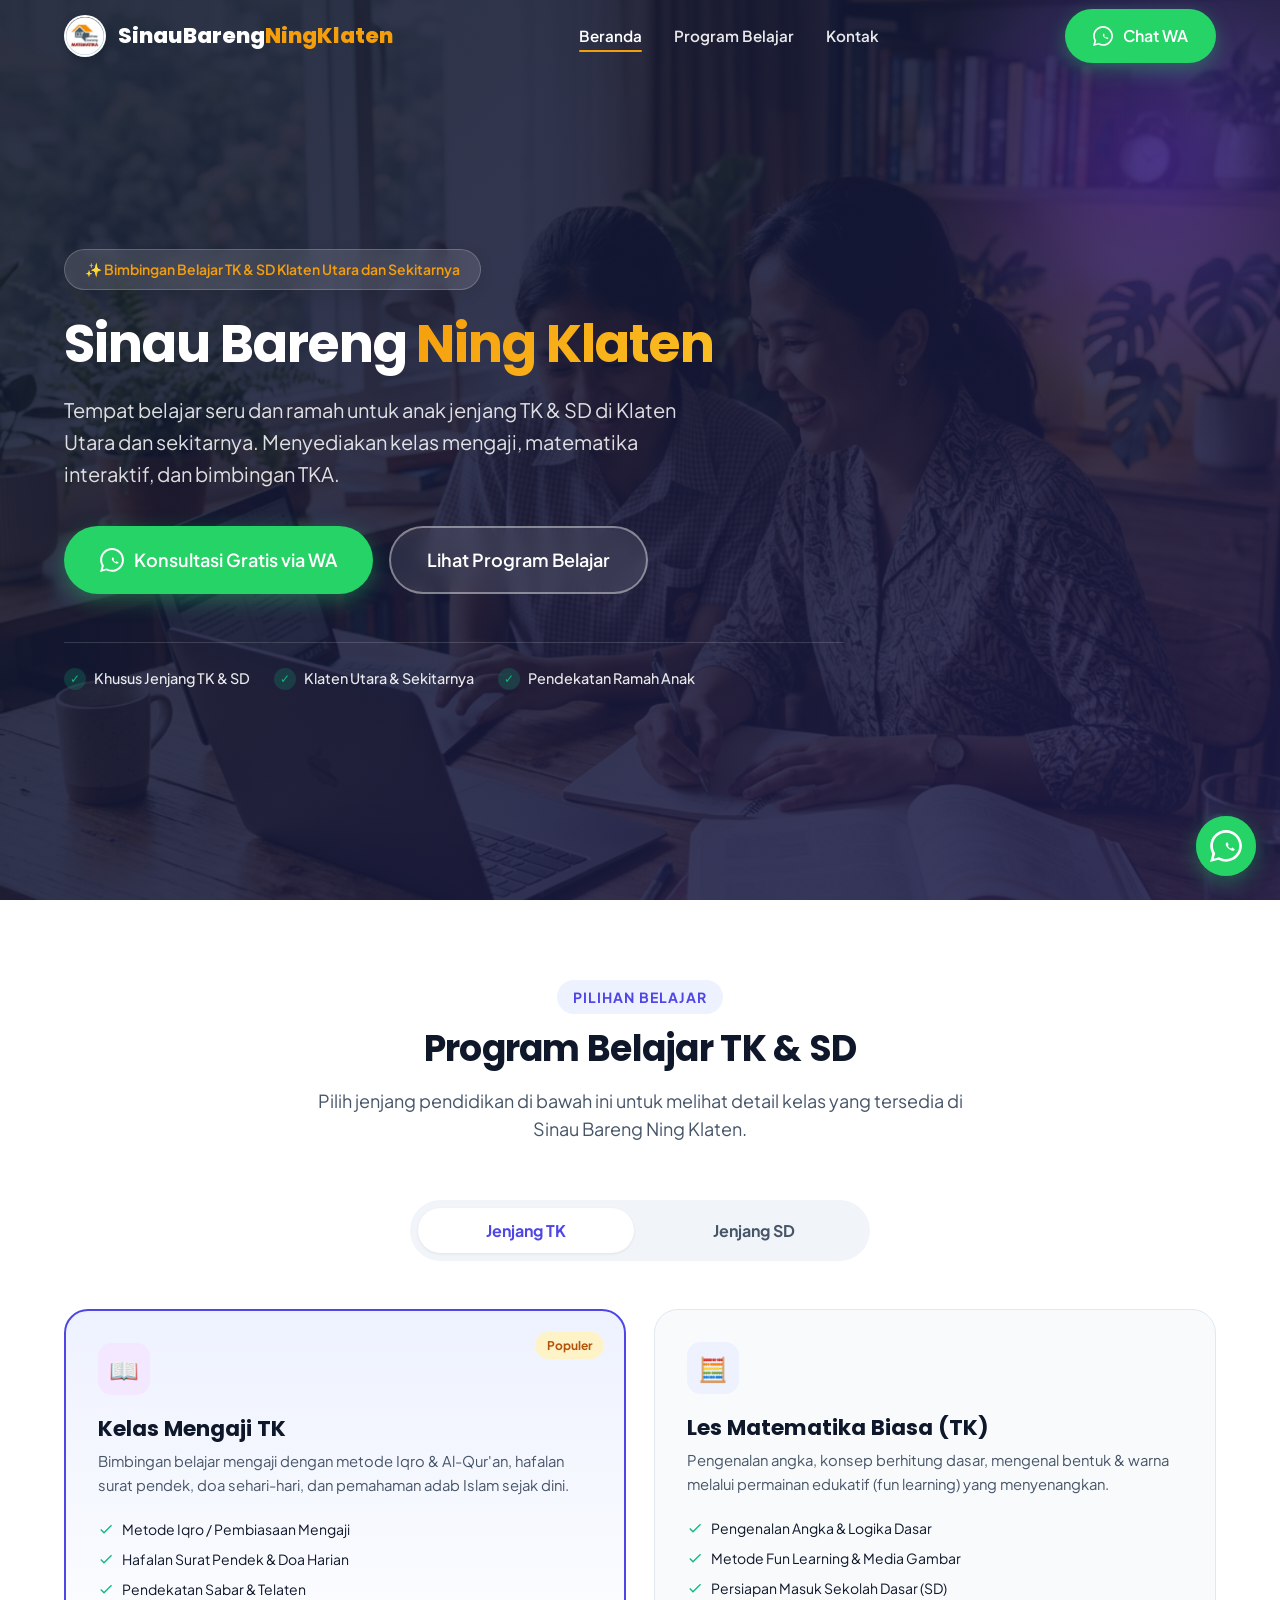
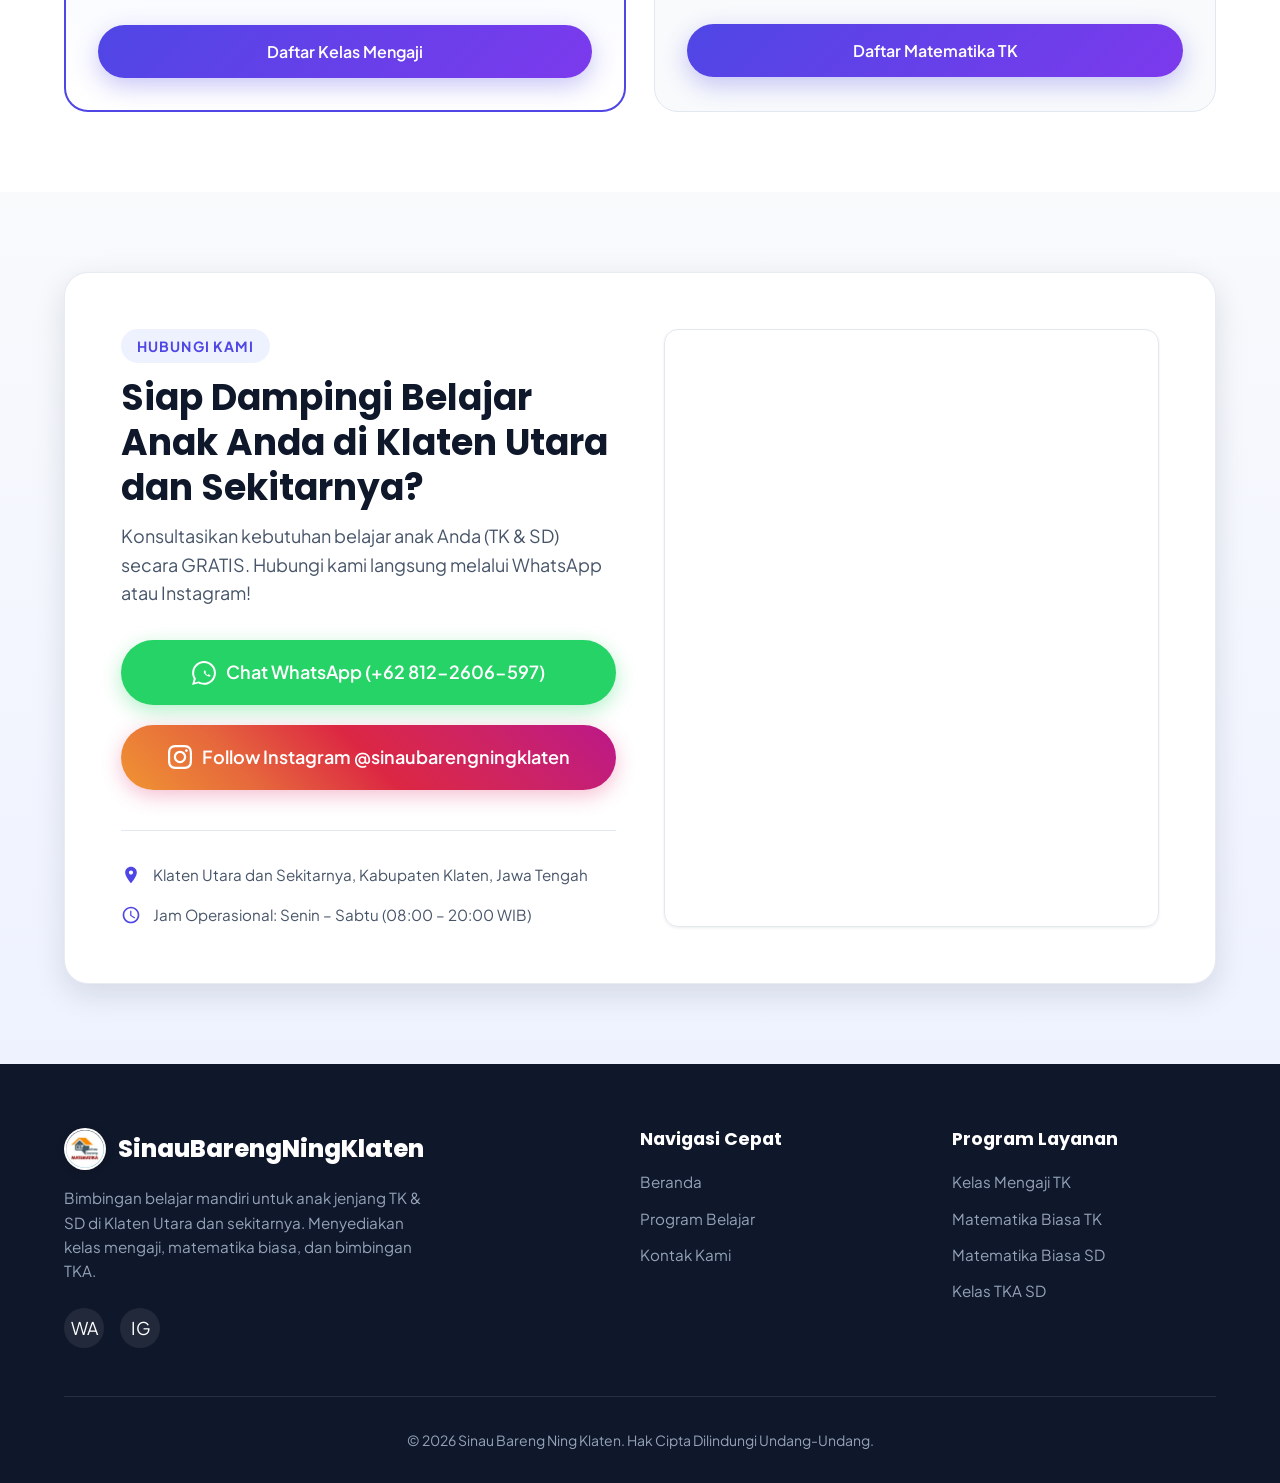
==== commit 4d623249: "Update index.html and site features" ====
--- a/index.html
+++ b/index.html
@@ -1,14 +1,17 @@
 <!DOCTYPE html>
 <html lang="id">
+
 <head>
   <meta charset="UTF-8">
   <meta name="viewport" content="width=device-width, initial-scale=1.0">
   <title>Bimbingan Belajar Sinau Bareng Ning Klaten - Les TK & SD di Klaten Utara</title>
-  
+
   <!-- Primary Meta Tags -->
   <meta name="title" content="Bimbingan Belajar Sinau Bareng Ning Klaten - Les TK & SD di Klaten Utara">
-  <meta name="description" content="Bimbingan belajar terpercaya untuk jenjang TK & SD di Klaten Utara. Menyediakan kelas mengaji, matematika TK & SD, serta kelas TKA. Hubungi via WhatsApp!">
-  <meta name="keywords" content="sinaubarengningklaten, les tk klaten, les sd klaten utara, mengaji tk, matematika sd, tka sd, bimbel klaten utara">
+  <meta name="description"
+    content="Bimbingan belajar terpercaya untuk jenjang TK & SD di Klaten Utara. Menyediakan kelas mengaji, matematika TK & SD, serta kelas TKA. Hubungi via WhatsApp!">
+  <meta name="keywords"
+    content="sinaubarengningklaten, les tk klaten, les sd klaten utara, mengaji tk, matematika sd, tka sd, bimbel klaten utara">
   <meta name="author" content="Sinau Bareng Ning Klaten">
   <meta name="robots" content="index, follow">
   <link rel="canonical" href="https://www.sinaubarengningklaten.com/">
@@ -17,7 +20,8 @@
   <meta property="og:type" content="website">
   <meta property="og:url" content="https://www.sinaubarengningklaten.com/">
   <meta property="og:title" content="Sinau Bareng Ning Klaten - Les TK & SD di Klaten Utara">
-  <meta property="og:description" content="Les Mengaji, Matematika TK/SD, & Kelas TKA SD terpercaya di Klaten Utara. Hubungi via WhatsApp untuk konsultasi gratis!">
+  <meta property="og:description"
+    content="Les Mengaji, Matematika TK/SD, & Kelas TKA SD terpercaya di Klaten Utara. Hubungi via WhatsApp untuk konsultasi gratis!">
   <meta property="og:image" content="assets/hero-bg.png">
 
   <!-- Favicon -->
@@ -55,6 +59,7 @@
   }
   </script>
 </head>
+
 <body>
 
   <!-- HEADER & STICKY NAVBAR -->
@@ -72,8 +77,12 @@
       </nav>
 
       <div class="nav-actions">
-        <a href="https://wa.me/628122606597?text=Halo%20Sinau%20Bareng%20Ning%20Klaten%2C%20saya%20ingin%20tanya%20mengenai%20program%20bimbingan%20belajar" target="_blank" rel="noopener noreferrer" class="btn btn-whatsapp">
-          <svg width="20" height="20" viewBox="0 0 24 24" fill="currentColor"><path d="M.057 24l1.687-6.163c-1.041-1.804-1.588-3.849-1.587-5.946.003-6.556 5.338-11.891 11.893-11.891 3.181.001 6.167 1.24 8.413 3.488 2.245 2.248 3.481 5.236 3.48 8.414-.003 6.557-5.338 11.892-11.893 11.892-1.99-.001-3.951-.5-5.688-1.448l-6.305 1.654zm6.597-3.807c1.676.995 3.276 1.591 5.392 1.592 5.448 0 9.886-4.434 9.889-9.885.002-5.462-4.415-9.89-9.881-9.892-5.452 0-9.887 4.434-9.889 9.884-.001 2.225.651 3.891 1.746 5.634l-1.099 4.018 4.018-1.099zm10.74-6.426c.214.107.74.364.855.428.115.064.192.096.22.148.027.053.027.31-.08.61-.107.3-.63.587-.872.618-.242.031-.561.042-1.782-.442-1.472-.583-2.613-1.684-3.327-2.673-.085-.117-.618-.823-.618-1.57 0-.747.385-1.114.534-1.265.148-.15.322-.187.428-.187.107 0 .214 0 .307.006.1.006.234-.038.364.276.13.314.442 1.077.48 1.157.038.08.064.173.011.28-.053.107-.08.173-.16.267-.08.096-.17.214-.242.288-.08.08-.163.168-.07.327.093.159.414.685.889 1.109.611.545 1.127.714 1.287.794.16.08.254.067.347-.039.094-.107.401-.468.508-.629.107-.16.214-.134.364-.08z"/></svg>
+        <a href="https://wa.me/628122606597?text=Halo%20Sinau%20Bareng%20Ning%20Klaten%2C%20saya%20ingin%20tanya%20mengenai%20program%20bimbingan%20belajar"
+          target="_blank" rel="noopener noreferrer" class="btn btn-whatsapp">
+          <svg width="20" height="20" viewBox="0 0 24 24" fill="currentColor">
+            <path
+              d="M.057 24l1.687-6.163c-1.041-1.804-1.588-3.849-1.587-5.946.003-6.556 5.338-11.891 11.893-11.891 3.181.001 6.167 1.24 8.413 3.488 2.245 2.248 3.481 5.236 3.48 8.414-.003 6.557-5.338 11.892-11.893 11.892-1.99-.001-3.951-.5-5.688-1.448l-6.305 1.654zm6.597-3.807c1.676.995 3.276 1.591 5.392 1.592 5.448 0 9.886-4.434 9.889-9.885.002-5.462-4.415-9.89-9.881-9.892-5.452 0-9.887 4.434-9.889 9.884-.001 2.225.651 3.891 1.746 5.634l-1.099 4.018 4.018-1.099zm10.74-6.426c.214.107.74.364.855.428.115.064.192.096.22.148.027.053.027.31-.08.61-.107.3-.63.587-.872.618-.242.031-.561.042-1.782-.442-1.472-.583-2.613-1.684-3.327-2.673-.085-.117-.618-.823-.618-1.57 0-.747.385-1.114.534-1.265.148-.15.322-.187.428-.187.107 0 .214 0 .307.006.1.006.234-.038.364.276.13.314.442 1.077.48 1.157.038.08.064.173.011.28-.053.107-.08.173-.16.267-.08.096-.17.214-.242.288-.08.08-.163.168-.07.327.093.159.414.685.889 1.109.611.545 1.127.714 1.287.794.16.08.254.067.347-.039.094-.107.401-.468.508-.629.107-.16.214-.134.364-.08z" />
+          </svg>
           Chat WA
         </a>
         <button class="hamburger" id="hamburger" aria-label="Toggle navigation menu">
@@ -98,11 +107,16 @@
             Sinau Bareng <span>Ning Klaten</span>
           </h1>
           <p class="hero-description">
-            Tempat belajar seru dan ramah untuk anak jenjang TK & SD di Klaten Utara dan sekitarnya. Menyediakan kelas mengaji, matematika interaktif, dan bimbingan TKA.
+            Tempat belajar seru dan ramah untuk anak jenjang TK & SD di Klaten Utara dan sekitarnya. Menyediakan kelas
+            mengaji, matematika interaktif, dan bimbingan TKA.
           </p>
           <div class="hero-ctas">
-            <a href="https://wa.me/628122606597?text=Halo%20Sinau%20Bareng%20Ning%20Klaten%2C%20saya%20tertarik%20untuk%20mendaftar%20les.%20Bisa%20info%20jadwal%20dan%20biayanya%3F" target="_blank" rel="noopener noreferrer" class="btn btn-whatsapp btn-lg">
-              <svg width="24" height="24" viewBox="0 0 24 24" fill="currentColor"><path d="M.057 24l1.687-6.163c-1.041-1.804-1.588-3.849-1.587-5.946.003-6.556 5.338-11.891 11.893-11.891 3.181.001 6.167 1.24 8.413 3.488 2.245 2.248 3.481 5.236 3.48 8.414-.003 6.557-5.338 11.892-11.893 11.892-1.99-.001-3.951-.5-5.688-1.448l-6.305 1.654zm6.597-3.807c1.676.995 3.276 1.591 5.392 1.592 5.448 0 9.886-4.434 9.889-9.885.002-5.462-4.415-9.89-9.881-9.892-5.452 0-9.887 4.434-9.889 9.884-.001 2.225.651 3.891 1.746 5.634l-1.099 4.018 4.018-1.099zm10.74-6.426c.214.107.74.364.855.428.115.064.192.096.22.148.027.053.027.31-.08.61-.107.3-.63.587-.872.618-.242.031-.561.042-1.782-.442-1.472-.583-2.613-1.684-3.327-2.673-.085-.117-.618-.823-.618-1.57 0-.747.385-1.114.534-1.265.148-.15.322-.187.428-.187.107 0 .214 0 .307.006.1.006.234-.038.364.276.13.314.442 1.077.48 1.157.038.08.064.173.011.28-.053.107-.08.173-.16.267-.08.096-.17.214-.242.288-.08.08-.163.168-.07.327.093.159.414.685.889 1.109.611.545 1.127.714 1.287.794.16.08.254.067.347-.039.094-.107.401-.468.508-.629.107-.16.214-.134.364-.08z"/></svg>
+            <a href="https://wa.me/628122606597?text=Halo%20Sinau%20Bareng%20Ning%20Klaten%2C%20saya%20tertarik%20untuk%20mendaftar%20les.%20Bisa%20info%20jadwal%20dan%20biayanya%3F"
+              target="_blank" rel="noopener noreferrer" class="btn btn-whatsapp btn-lg">
+              <svg width="24" height="24" viewBox="0 0 24 24" fill="currentColor">
+                <path
+                  d="M.057 24l1.687-6.163c-1.041-1.804-1.588-3.849-1.587-5.946.003-6.556 5.338-11.891 11.893-11.891 3.181.001 6.167 1.24 8.413 3.488 2.245 2.248 3.481 5.236 3.48 8.414-.003 6.557-5.338 11.892-11.893 11.892-1.99-.001-3.951-.5-5.688-1.448l-6.305 1.654zm6.597-3.807c1.676.995 3.276 1.591 5.392 1.592 5.448 0 9.886-4.434 9.889-9.885.002-5.462-4.415-9.89-9.881-9.892-5.452 0-9.887 4.434-9.889 9.884-.001 2.225.651 3.891 1.746 5.634l-1.099 4.018 4.018-1.099zm10.74-6.426c.214.107.74.364.855.428.115.064.192.096.22.148.027.053.027.31-.08.61-.107.3-.63.587-.872.618-.242.031-.561.042-1.782-.442-1.472-.583-2.613-1.684-3.327-2.673-.085-.117-.618-.823-.618-1.57 0-.747.385-1.114.534-1.265.148-.15.322-.187.428-.187.107 0 .214 0 .307.006.1.006.234-.038.364.276.13.314.442 1.077.48 1.157.038.08.064.173.011.28-.053.107-.08.173-.16.267-.08.096-.17.214-.242.288-.08.08-.163.168-.07.327.093.159.414.685.889 1.109.611.545 1.127.714 1.287.794.16.08.254.067.347-.039.094-.107.401-.468.508-.629.107-.16.214-.134.364-.08z" />
+              </svg>
               Konsultasi Gratis via WA
             </a>
             <a href="#program" class="btn btn-outline btn-lg">
@@ -153,18 +167,25 @@
               </div>
               <div class="program-icon icon-social">📖</div>
               <h3 class="program-name">Kelas Mengaji TK</h3>
-              <p class="program-desc">Bimbingan belajar mengaji dengan metode Iqro & Al-Qur'an, hafalan surat pendek, doa sehari-hari, dan pemahaman adab Islam sejak dini.</p>
+              <p class="program-desc">Bimbingan belajar mengaji dengan metode Iqro & Al-Qur'an, hafalan surat pendek,
+                doa sehari-hari, dan pemahaman adab Islam sejak dini.</p>
               <div class="program-features">
                 <div class="program-feature-item">
-                  <svg width="16" height="16" viewBox="0 0 24 24" fill="currentColor"><path d="M9 16.17L4.83 12l-1.42 1.41L9 19 21 7l-1.41-1.41z"/></svg>
+                  <svg width="16" height="16" viewBox="0 0 24 24" fill="currentColor">
+                    <path d="M9 16.17L4.83 12l-1.42 1.41L9 19 21 7l-1.41-1.41z" />
+                  </svg>
                   <span>Metode Iqro / Pembiasaan Mengaji</span>
                 </div>
                 <div class="program-feature-item">
-                  <svg width="16" height="16" viewBox="0 0 24 24" fill="currentColor"><path d="M9 16.17L4.83 12l-1.42 1.41L9 19 21 7l-1.41-1.41z"/></svg>
+                  <svg width="16" height="16" viewBox="0 0 24 24" fill="currentColor">
+                    <path d="M9 16.17L4.83 12l-1.42 1.41L9 19 21 7l-1.41-1.41z" />
+                  </svg>
                   <span>Hafalan Surat Pendek & Doa Harian</span>
                 </div>
                 <div class="program-feature-item">
-                  <svg width="16" height="16" viewBox="0 0 24 24" fill="currentColor"><path d="M9 16.17L4.83 12l-1.42 1.41L9 19 21 7l-1.41-1.41z"/></svg>
+                  <svg width="16" height="16" viewBox="0 0 24 24" fill="currentColor">
+                    <path d="M9 16.17L4.83 12l-1.42 1.41L9 19 21 7l-1.41-1.41z" />
+                  </svg>
                   <span>Pendekatan Sabar & Telaten</span>
                 </div>
               </div>
@@ -174,18 +195,25 @@
             <div class="program-card">
               <div class="program-icon icon-math">🧮</div>
               <h3 class="program-name">Les Matematika Biasa (TK)</h3>
-              <p class="program-desc">Pengenalan angka, konsep berhitung dasar, mengenal bentuk & warna melalui permainan edukatif (fun learning) yang menyenangkan.</p>
+              <p class="program-desc">Pengenalan angka, konsep berhitung dasar, mengenal bentuk & warna melalui
+                permainan edukatif (fun learning) yang menyenangkan.</p>
               <div class="program-features">
                 <div class="program-feature-item">
-                  <svg width="16" height="16" viewBox="0 0 24 24" fill="currentColor"><path d="M9 16.17L4.83 12l-1.42 1.41L9 19 21 7l-1.41-1.41z"/></svg>
+                  <svg width="16" height="16" viewBox="0 0 24 24" fill="currentColor">
+                    <path d="M9 16.17L4.83 12l-1.42 1.41L9 19 21 7l-1.41-1.41z" />
+                  </svg>
                   <span>Pengenalan Angka & Logika Dasar</span>
                 </div>
                 <div class="program-feature-item">
-                  <svg width="16" height="16" viewBox="0 0 24 24" fill="currentColor"><path d="M9 16.17L4.83 12l-1.42 1.41L9 19 21 7l-1.41-1.41z"/></svg>
+                  <svg width="16" height="16" viewBox="0 0 24 24" fill="currentColor">
+                    <path d="M9 16.17L4.83 12l-1.42 1.41L9 19 21 7l-1.41-1.41z" />
+                  </svg>
                   <span>Metode Fun Learning & Media Gambar</span>
                 </div>
                 <div class="program-feature-item">
-                  <svg width="16" height="16" viewBox="0 0 24 24" fill="currentColor"><path d="M9 16.17L4.83 12l-1.42 1.41L9 19 21 7l-1.41-1.41z"/></svg>
+                  <svg width="16" height="16" viewBox="0 0 24 24" fill="currentColor">
+                    <path d="M9 16.17L4.83 12l-1.42 1.41L9 19 21 7l-1.41-1.41z" />
+                  </svg>
                   <span>Persiapan Masuk Sekolah Dasar (SD)</span>
                 </div>
               </div>
@@ -203,18 +231,25 @@
               </div>
               <div class="program-icon icon-math">📐</div>
               <h3 class="program-name">Kelas Matematika Biasa (SD)</h3>
-              <p class="program-desc">Pendalaman materi matematika SD kelas 1–6, pemahaman konsep berhitung, latihan soal ulangan harian, dan bantuan penyelesaian PR.</p>
+              <p class="program-desc">Pendalaman materi matematika SD kelas 1–6, pemahaman konsep berhitung, latihan
+                soal ulangan harian, dan bantuan penyelesaian PR.</p>
               <div class="program-features">
                 <div class="program-feature-item">
-                  <svg width="16" height="16" viewBox="0 0 24 24" fill="currentColor"><path d="M9 16.17L4.83 12l-1.42 1.41L9 19 21 7l-1.41-1.41z"/></svg>
+                  <svg width="16" height="16" viewBox="0 0 24 24" fill="currentColor">
+                    <path d="M9 16.17L4.83 12l-1.42 1.41L9 19 21 7l-1.41-1.41z" />
+                  </svg>
                   <span>Kelas 1 hingga Kelas 6 SD</span>
                 </div>
                 <div class="program-feature-item">
-                  <svg width="16" height="16" viewBox="0 0 24 24" fill="currentColor"><path d="M9 16.17L4.83 12l-1.42 1.41L9 19 21 7l-1.41-1.41z"/></svg>
+                  <svg width="16" height="16" viewBox="0 0 24 24" fill="currentColor">
+                    <path d="M9 16.17L4.83 12l-1.42 1.41L9 19 21 7l-1.41-1.41z" />
+                  </svg>
                   <span>Pemahaman Konsep & Trik Hitung Cepat</span>
                 </div>
                 <div class="program-feature-item">
-                  <svg width="16" height="16" viewBox="0 0 24 24" fill="currentColor"><path d="M9 16.17L4.83 12l-1.42 1.41L9 19 21 7l-1.41-1.41z"/></svg>
+                  <svg width="16" height="16" viewBox="0 0 24 24" fill="currentColor">
+                    <path d="M9 16.17L4.83 12l-1.42 1.41L9 19 21 7l-1.41-1.41z" />
+                  </svg>
                   <span>Bimbingan PR & Tugas Sekolah</span>
                 </div>
               </div>
@@ -224,18 +259,25 @@
             <div class="program-card">
               <div class="program-icon icon-science">🎯</div>
               <h3 class="program-name">Kelas TKA (SD)</h3>
-              <p class="program-desc">Bimbingan khusus Tes Kemampuan Akademik (TKA) SD. Berfokus pada logika penalaran, latihan soal-soal standar TKA, dan strategi sukses ujian.</p>
+              <p class="program-desc">Bimbingan khusus Tes Kemampuan Akademik (TKA) SD. Berfokus pada logika penalaran,
+                latihan soal-soal standar TKA, dan strategi sukses ujian.</p>
               <div class="program-features">
                 <div class="program-feature-item">
-                  <svg width="16" height="16" viewBox="0 0 24 24" fill="currentColor"><path d="M9 16.17L4.83 12l-1.42 1.41L9 19 21 7l-1.41-1.41z"/></svg>
+                  <svg width="16" height="16" viewBox="0 0 24 24" fill="currentColor">
+                    <path d="M9 16.17L4.83 12l-1.42 1.41L9 19 21 7l-1.41-1.41z" />
+                  </svg>
                   <span>Latihan Bank Soal TKA Terupdate</span>
                 </div>
                 <div class="program-feature-item">
-                  <svg width="16" height="16" viewBox="0 0 24 24" fill="currentColor"><path d="M9 16.17L4.83 12l-1.42 1.41L9 19 21 7l-1.41-1.41z"/></svg>
+                  <svg width="16" height="16" viewBox="0 0 24 24" fill="currentColor">
+                    <path d="M9 16.17L4.83 12l-1.42 1.41L9 19 21 7l-1.41-1.41z" />
+                  </svg>
                   <span>Pembahasan Soal Penalaran & HOTS</span>
                 </div>
                 <div class="program-feature-item">
-                  <svg width="16" height="16" viewBox="0 0 24 24" fill="currentColor"><path d="M9 16.17L4.83 12l-1.42 1.41L9 19 21 7l-1.41-1.41z"/></svg>
+                  <svg width="16" height="16" viewBox="0 0 24 24" fill="currentColor">
+                    <path d="M9 16.17L4.83 12l-1.42 1.41L9 19 21 7l-1.41-1.41z" />
+                  </svg>
                   <span>Persiapan Ujian & Seleksi Akademik</span>
                 </div>
               </div>
@@ -255,29 +297,44 @@
               <span class="section-subtitle">Hubungi Kami</span>
               <h2>Siap Dampingi Belajar Anak Anda di Klaten Utara dan Sekitarnya?</h2>
               <p class="section-description">
-                Konsultasikan kebutuhan belajar anak Anda (TK & SD) secara GRATIS. Hubungi kami langsung melalui WhatsApp atau Instagram!
+                Konsultasikan kebutuhan belajar anak Anda (TK & SD) secara GRATIS. Hubungi kami langsung melalui
+                WhatsApp atau Instagram!
               </p>
             </div>
 
             <div class="kontak-cta-buttons">
-              <a href="https://wa.me/628122606597?text=Halo%20Sinau%20Bareng%20Ning%20Klaten%2C%20saya%20tertarik%20tanya-tanya%20program%20les%20TK%2FSD" target="_blank" rel="noopener noreferrer" class="btn btn-whatsapp btn-lg">
-                <svg width="24" height="24" viewBox="0 0 24 24" fill="currentColor"><path d="M.057 24l1.687-6.163c-1.041-1.804-1.588-3.849-1.587-5.946.003-6.556 5.338-11.891 11.893-11.891 3.181.001 6.167 1.24 8.413 3.488 2.245 2.248 3.481 5.236 3.48 8.414-.003 6.557-5.338 11.892-11.893 11.892-1.99-.001-3.951-.5-5.688-1.448l-6.305 1.654zm6.597-3.807c1.676.995 3.276 1.591 5.392 1.592 5.448 0 9.886-4.434 9.889-9.885.002-5.462-4.415-9.89-9.881-9.892-5.452 0-9.887 4.434-9.889 9.884-.001 2.225.651 3.891 1.746 5.634l-1.099 4.018 4.018-1.099zm10.74-6.426c.214.107.74.364.855.428.115.064.192.096.22.148.027.053.027.31-.08.61-.107.3-.63.587-.872.618-.242.031-.561.042-1.782-.442-1.472-.583-2.613-1.684-3.327-2.673-.085-.117-.618-.823-.618-1.57 0-.747.385-1.114.534-1.265.148-.15.322-.187.428-.187.107 0 .214 0 .307.006.1.006.234-.038.364.276.13.314.442 1.077.48 1.157.038.08.064.173.011.28-.053.107-.08.173-.16.267-.08.096-.17.214-.242.288-.08.08-.163.168-.07.327.093.159.414.685.889 1.109.611.545 1.127.714 1.287.794.16.08.254.067.347-.039.094-.107.401-.468.508-.629.107-.16.214-.134.364-.08z"/></svg>
+              <a href="https://wa.me/628122606597?text=Halo%20Sinau%20Bareng%20Ning%20Klaten%2C%20saya%20tertarik%20tanya-tanya%20program%20les%20TK%2FSD"
+                target="_blank" rel="noopener noreferrer" class="btn btn-whatsapp btn-lg">
+                <svg width="24" height="24" viewBox="0 0 24 24" fill="currentColor">
+                  <path
+                    d="M.057 24l1.687-6.163c-1.041-1.804-1.588-3.849-1.587-5.946.003-6.556 5.338-11.891 11.893-11.891 3.181.001 6.167 1.24 8.413 3.488 2.245 2.248 3.481 5.236 3.48 8.414-.003 6.557-5.338 11.892-11.893 11.892-1.99-.001-3.951-.5-5.688-1.448l-6.305 1.654zm6.597-3.807c1.676.995 3.276 1.591 5.392 1.592 5.448 0 9.886-4.434 9.889-9.885.002-5.462-4.415-9.89-9.881-9.892-5.452 0-9.887 4.434-9.889 9.884-.001 2.225.651 3.891 1.746 5.634l-1.099 4.018 4.018-1.099zm10.74-6.426c.214.107.74.364.855.428.115.064.192.096.22.148.027.053.027.31-.08.61-.107.3-.63.587-.872.618-.242.031-.561.042-1.782-.442-1.472-.583-2.613-1.684-3.327-2.673-.085-.117-.618-.823-.618-1.57 0-.747.385-1.114.534-1.265.148-.15.322-.187.428-.187.107 0 .214 0 .307.006.1.006.234-.038.364.276.13.314.442 1.077.48 1.157.038.08.064.173.011.28-.053.107-.08.173-.16.267-.08.096-.17.214-.242.288-.08.08-.163.168-.07.327.093.159.414.685.889 1.109.611.545 1.127.714 1.287.794.16.08.254.067.347-.039.094-.107.401-.468.508-.629.107-.16.214-.134.364-.08z" />
+                </svg>
                 Chat WhatsApp (+62 812-2606-597)
               </a>
 
-              <a href="https://instagram.com/sinaubarengningklaten" target="_blank" rel="noopener noreferrer" class="btn btn-instagram btn-lg">
-                <svg width="24" height="24" viewBox="0 0 24 24" fill="currentColor"><path d="M12 2.163c3.204 0 3.584.012 4.85.07 3.252.148 4.771 1.691 4.919 4.919.058 1.265.069 1.645.069 4.849 0 3.205-.012 3.584-.069 4.849-.149 3.225-1.664 4.771-4.919 4.919-1.266.058-1.644.07-4.85.07-3.204 0-3.584-.012-4.849-.07-3.26-.149-4.771-1.699-4.919-4.92-.058-1.265-.07-1.644-.07-4.849 0-3.204.013-3.583.07-4.849.149-3.227 1.664-4.771 4.919-4.919 1.266-.057 1.645-.069 4.849-.069zm0-2.163c-3.259 0-3.667.014-4.947.072-4.358.2-6.78 2.618-6.98 6.98-.059 1.281-.073 1.689-.073 4.948 0 3.259.014 3.668.072 4.948.2 4.358 2.618 6.78 6.98 6.98 1.281.058 1.689.072 4.948.072 3.259 0 3.668-.014 4.948-.072 4.354-.2 6.782-2.618 6.979-6.98.059-1.28.073-1.689.073-4.948 0-3.259-.014-3.667-.072-4.947-.196-4.354-2.617-6.78-6.979-6.98-1.281-.059-1.69-.073-4.949-.073zm0 5.838c-3.403 0-6.162 2.759-6.162 6.162s2.759 6.163 6.162 6.163 6.162-2.759 6.162-6.163c0-3.403-2.759-6.162-6.162-6.162zm0 10.162c-2.209 0-4-1.79-4-4 0-2.209 1.791-4 4-4s4 1.791 4 4c0 2.21-1.791 4-4 4zm6.406-11.845c-.796 0-1.441.645-1.441 1.44s.645 1.44 1.441 1.44c.795 0 1.439-.645 1.439-1.44s-.644-1.44-1.439-1.44z"/></svg>
+              <a href="https://instagram.com/sinaubarengningklaten" target="_blank" rel="noopener noreferrer"
+                class="btn btn-instagram btn-lg">
+                <svg width="24" height="24" viewBox="0 0 24 24" fill="currentColor">
+                  <path
+                    d="M12 2.163c3.204 0 3.584.012 4.85.07 3.252.148 4.771 1.691 4.919 4.919.058 1.265.069 1.645.069 4.849 0 3.205-.012 3.584-.069 4.849-.149 3.225-1.664 4.771-4.919 4.919-1.266.058-1.644.07-4.85.07-3.204 0-3.584-.012-4.849-.07-3.26-.149-4.771-1.699-4.919-4.92-.058-1.265-.07-1.644-.07-4.849 0-3.204.013-3.583.07-4.849.149-3.227 1.664-4.771 4.919-4.919 1.266-.057 1.645-.069 4.849-.069zm0-2.163c-3.259 0-3.667.014-4.947.072-4.358.2-6.78 2.618-6.98 6.98-.059 1.281-.073 1.689-.073 4.948 0 3.259.014 3.668.072 4.948.2 4.358 2.618 6.78 6.98 6.98 1.281.058 1.689.072 4.948.072 3.259 0 3.668-.014 4.948-.072 4.354-.2 6.782-2.618 6.979-6.98.059-1.28.073-1.689.073-4.948 0-3.259-.014-3.667-.072-4.947-.196-4.354-2.617-6.78-6.979-6.98-1.281-.059-1.69-.073-4.949-.073zm0 5.838c-3.403 0-6.162 2.759-6.162 6.162s2.759 6.163 6.162 6.163 6.162-2.759 6.162-6.163c0-3.403-2.759-6.162-6.162-6.162zm0 10.162c-2.209 0-4-1.79-4-4 0-2.209 1.791-4 4-4s4 1.791 4 4c0 2.21-1.791 4-4 4zm6.406-11.845c-.796 0-1.441.645-1.441 1.44s.645 1.44 1.441 1.44c.795 0 1.439-.645 1.439-1.44s-.644-1.44-1.439-1.44z" />
+                </svg>
                 Follow Instagram @sinaubarengningklaten
               </a>
             </div>
 
             <div class="kontak-details">
               <div class="kontak-detail-item">
-                <svg width="20" height="20" viewBox="0 0 24 24" fill="currentColor"><path d="M12 2C8.13 2 5 5.13 5 9c0 5.25 7 13 7 13s7-7.75 7-13c0-3.87-3.13-7-7-7zm0 9.5c-1.38 0-2.5-1.12-2.5-2.5s1.12-2.5 2.5-2.5 2.5 1.12 2.5 2.5-1.12 2.5-2.5 2.5z"/></svg>
+                <svg width="20" height="20" viewBox="0 0 24 24" fill="currentColor">
+                  <path
+                    d="M12 2C8.13 2 5 5.13 5 9c0 5.25 7 13 7 13s7-7.75 7-13c0-3.87-3.13-7-7-7zm0 9.5c-1.38 0-2.5-1.12-2.5-2.5s1.12-2.5 2.5-2.5 2.5 1.12 2.5 2.5-1.12 2.5-2.5 2.5z" />
+                </svg>
                 <span>Klaten Utara dan Sekitarnya, Kabupaten Klaten, Jawa Tengah</span>
               </div>
               <div class="kontak-detail-item">
-                <svg width="20" height="20" viewBox="0 0 24 24" fill="currentColor"><path d="M11.99 2C6.47 2 2 6.48 2 12s4.47 10 9.99 10C17.52 22 22 17.52 22 12S17.52 2 11.99 2zM12 20c-4.42 0-8-3.58-8-8s3.58-8 8-8 8 3.58 8 8-3.58 8-8 8zm.5-13H11v6l5.25 3.15.75-1.23-4.5-2.67z"/></svg>
+                <svg width="20" height="20" viewBox="0 0 24 24" fill="currentColor">
+                  <path
+                    d="M11.99 2C6.47 2 2 6.48 2 12s4.47 10 9.99 10C17.52 22 22 17.52 22 12S17.52 2 11.99 2zM12 20c-4.42 0-8-3.58-8-8s3.58-8 8-8 8 3.58 8 8-3.58 8-8 8zm.5-13H11v6l5.25 3.15.75-1.23-4.5-2.67z" />
+                </svg>
                 <span>Jam Operasional: Senin – Sabtu (08:00 – 20:00 WIB)</span>
               </div>
             </div>
@@ -285,11 +342,9 @@
 
           <!-- Embedded Map Preview (Klaten Utara) -->
           <div class="map-container">
-            <iframe 
-              src="https://www.google.com/maps/embed?pb=!1m18!1m12!1m3!1d3953.725916024108!2d110.5980!3d-7.6950!2m3!1f0!2f0!3f0!3m2!1i1024!2i768!4f13.1!3m3!1m2!1s0x2e7a442d8f95a4a5%3A0x4027a76e352e040!2sKlaten%20Utara%2C%20Kabupaten%20Klaten%2C%20Jawa%20Tengah!5e0!3m2!1sid!2sid!4v1700000000000!5m2!1sid!2sid" 
-              allowfullscreen="" 
-              loading="lazy" 
-              referrerpolicy="no-referrer-when-downgrade"
+            <iframe
+              src="https://www.google.com/maps/embed?pb=!1m18!1m12!1m3!1d3953.725916024108!2d110.5980!3d-7.6950!2m3!1f0!2f0!3f0!3m2!1i1024!2i768!4f13.1!3m3!1m2!1s0x2e7a442d8f95a4a5%3A0x4027a76e352e040!2sKlaten%20Utara%2C%20Kabupaten%20Klaten%2C%20Jawa%20Tengah!5e0!3m2!1sid!2sid!4v1700000000000!5m2!1sid!2sid"
+              allowfullscreen="" loading="lazy" referrerpolicy="no-referrer-when-downgrade"
               title="Lokasi Bimbingan Belajar Sinau Bareng Ning Klaten Utara">
             </iframe>
           </div>
@@ -301,8 +356,12 @@
   <!-- FLOATING WHATSAPP BUTTON -->
   <div class="floating-wa">
     <span class="floating-wa-tooltip">Tanya-tanya via WhatsApp</span>
-    <a href="https://wa.me/628122606597?text=Halo%20Sinau%20Bareng%20Ning%20Klaten%2C%20saya%20ingin%20konsultasi%20mengenai%20les" target="_blank" rel="noopener noreferrer" class="floating-wa-btn" aria-label="Chat WhatsApp">
-      <svg width="32" height="32" viewBox="0 0 24 24" fill="currentColor"><path d="M.057 24l1.687-6.163c-1.041-1.804-1.588-3.849-1.587-5.946.003-6.556 5.338-11.891 11.893-11.891 3.181.001 6.167 1.24 8.413 3.488 2.245 2.248 3.481 5.236 3.48 8.414-.003 6.557-5.338 11.892-11.893 11.892-1.99-.001-3.951-.5-5.688-1.448l-6.305 1.654zm6.597-3.807c1.676.995 3.276 1.591 5.392 1.592 5.448 0 9.886-4.434 9.889-9.885.002-5.462-4.415-9.89-9.881-9.892-5.452 0-9.887 4.434-9.889 9.884-.001 2.225.651 3.891 1.746 5.634l-1.099 4.018 4.018-1.099zm10.74-6.426c.214.107.74.364.855.428.115.064.192.096.22.148.027.053.027.31-.08.61-.107.3-.63.587-.872.618-.242.031-.561.042-1.782-.442-1.472-.583-2.613-1.684-3.327-2.673-.085-.117-.618-.823-.618-1.57 0-.747.385-1.114.534-1.265.148-.15.322-.187.428-.187.107 0 .214 0 .307.006.1.006.234-.038.364.276.13.314.442 1.077.48 1.157.038.08.064.173.011.28-.053.107-.08.173-.16.267-.08.096-.17.214-.242.288-.08.08-.163.168-.07.327.093.159.414.685.889 1.109.611.545 1.127.714 1.287.794.16.08.254.067.347-.039.094-.107.401-.468.508-.629.107-.16.214-.134.364-.08z"/></svg>
+    <a href="https://wa.me/628122606597?text=Halo%20Sinau%20Bareng%20Ning%20Klaten%2C%20saya%20ingin%20konsultasi%20mengenai%20les"
+      target="_blank" rel="noopener noreferrer" class="floating-wa-btn" aria-label="Chat WhatsApp">
+      <svg width="32" height="32" viewBox="0 0 24 24" fill="currentColor">
+        <path
+          d="M.057 24l1.687-6.163c-1.041-1.804-1.588-3.849-1.587-5.946.003-6.556 5.338-11.891 11.893-11.891 3.181.001 6.167 1.24 8.413 3.488 2.245 2.248 3.481 5.236 3.48 8.414-.003 6.557-5.338 11.892-11.893 11.892-1.99-.001-3.951-.5-5.688-1.448l-6.305 1.654zm6.597-3.807c1.676.995 3.276 1.591 5.392 1.592 5.448 0 9.886-4.434 9.889-9.885.002-5.462-4.415-9.89-9.881-9.892-5.452 0-9.887 4.434-9.889 9.884-.001 2.225.651 3.891 1.746 5.634l-1.099 4.018 4.018-1.099zm10.74-6.426c.214.107.74.364.855.428.115.064.192.096.22.148.027.053.027.31-.08.61-.107.3-.63.587-.872.618-.242.031-.561.042-1.782-.442-1.472-.583-2.613-1.684-3.327-2.673-.085-.117-.618-.823-.618-1.57 0-.747.385-1.114.534-1.265.148-.15.322-.187.428-.187.107 0 .214 0 .307.006.1.006.234-.038.364.276.13.314.442 1.077.48 1.157.038.08.064.173.011.28-.053.107-.08.173-.16.267-.08.096-.17.214-.242.288-.08.08-.163.168-.07.327.093.159.414.685.889 1.109.611.545 1.127.714 1.287.794.16.08.254.067.347-.039.094-.107.401-.468.508-.629.107-.16.214-.134.364-.08z" />
+      </svg>
     </a>
   </div>
 
@@ -313,14 +372,17 @@
         <div class="footer-brand">
           <div class="footer-logo">
             <img src="assets/logo.png" alt="Sinau Bareng Ning Klaten Logo" class="logo-img">
-            SinauBareng<span>NingKlaten</span>
+            SinauBarengNingKlaten</span>
           </div>
           <p class="footer-desc">
-            Bimbingan belajar mandiri untuk anak jenjang TK & SD di Klaten Utara dan sekitarnya. Menyediakan kelas mengaji, matematika biasa, dan bimbingan TKA.
+            Bimbingan belajar mandiri untuk anak jenjang TK & SD di Klaten Utara dan sekitarnya. Menyediakan kelas
+            mengaji, matematika biasa, dan bimbingan TKA.
           </p>
           <div class="social-links">
-            <a href="https://wa.me/628122606597" target="_blank" rel="noopener noreferrer" class="social-link" aria-label="WhatsApp">WA</a>
-            <a href="https://instagram.com/sinaubarengningklaten" target="_blank" rel="noopener noreferrer" class="social-link" aria-label="Instagram">IG</a>
+            <a href="https://wa.me/628122606597" target="_blank" rel="noopener noreferrer" class="social-link"
+              aria-label="WhatsApp">WA</a>
+            <a href="https://instagram.com/sinaubarengningklaten" target="_blank" rel="noopener noreferrer"
+              class="social-link" aria-label="Instagram">IG</a>
           </div>
         </div>
 
@@ -353,4 +415,5 @@
   <!-- Script File -->
   <script src="script.js"></script>
 </body>
-</html>
+
+</html>
--- a/styles.css
+++ b/styles.css
@@ -998,6 +998,13 @@
   margin-bottom: 2.5rem;
 }
 
+.kontak-cta-buttons .btn {
+  width: 100%;
+  white-space: normal;
+  text-align: center;
+  word-break: break-word;
+}
+
 .kontak-details {
   display: flex;
   flex-direction: column;
@@ -1315,6 +1322,21 @@
     height: 52px;
     font-size: 1.75rem;
   }
+
+  .kontak-wrapper {
+    grid-template-columns: 1fr;
+    padding: 2rem 1.25rem;
+    gap: 2rem;
+  }
+
+  .kontak-info-header h2 {
+    font-size: 1.6rem;
+  }
+
+  .kontak-cta-buttons .btn-lg {
+    padding: 0.875rem 1rem;
+    font-size: 0.95rem;
+  }
 }
 
 @media (max-width: 480px) {
@@ -1345,7 +1367,50 @@
   }
 
   .kontak-wrapper {
-    padding: 1.5rem;
+    padding: 1.25rem 1rem;
+    border-radius: var(--radius-md);
+  }
+
+  .kontak-info-header {
+    margin-bottom: 1.5rem;
+  }
+
+  .kontak-info-header h2 {
+    font-size: 1.35rem;
+  }
+
+  .kontak-info-header .section-description {
+    font-size: 0.95rem;
+  }
+
+  .kontak-cta-buttons {
+    gap: 0.875rem;
+    margin-bottom: 1.75rem;
+  }
+
+  .kontak-cta-buttons .btn-lg {
+    padding: 0.8rem 0.75rem;
+    font-size: 0.875rem;
+    border-radius: var(--radius-md);
+  }
+
+  .kontak-cta-buttons .btn svg {
+    width: 20px;
+    height: 20px;
+    flex-shrink: 0;
+  }
+
+  .kontak-details {
+    padding-top: 1.5rem;
+  }
+
+  .kontak-detail-item {
+    font-size: 0.875rem;
+  }
+
+  .map-container {
+    height: 250px;
+    min-height: 250px;
   }
 
   .footer-grid {
